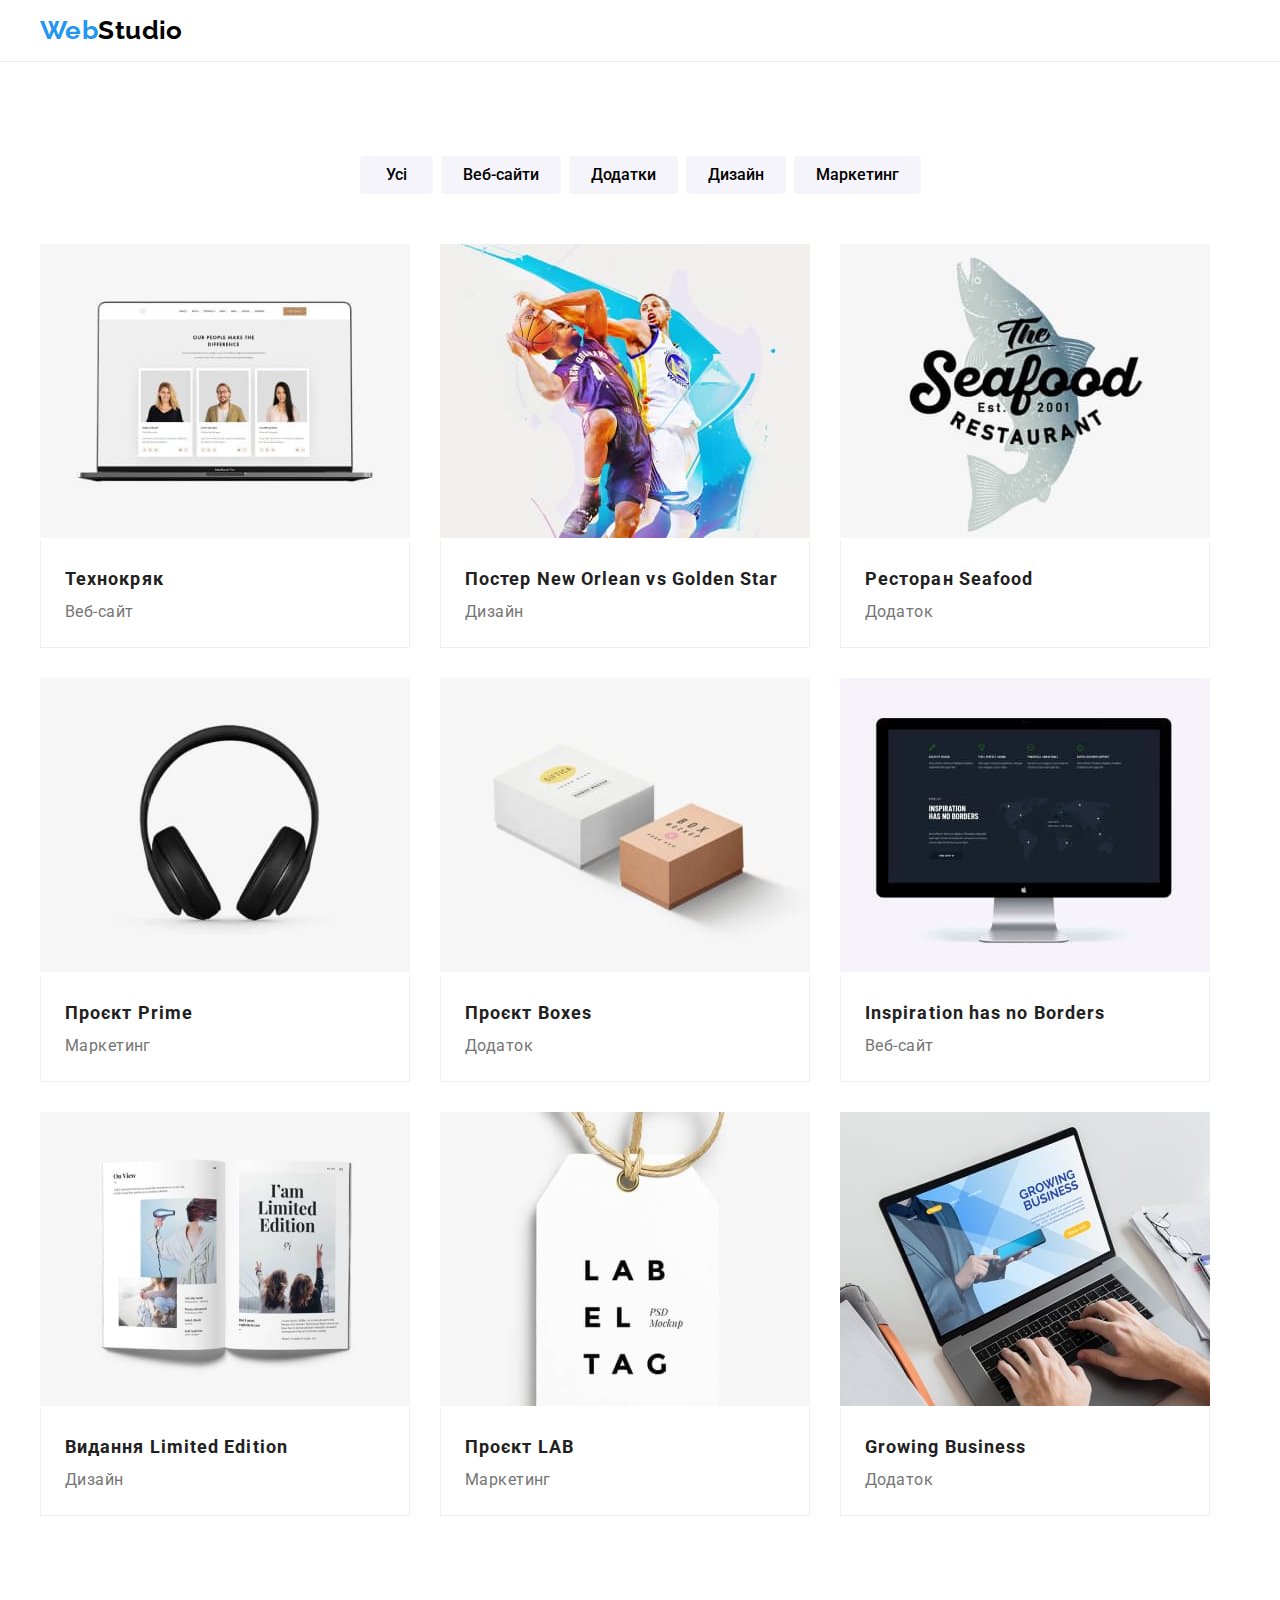
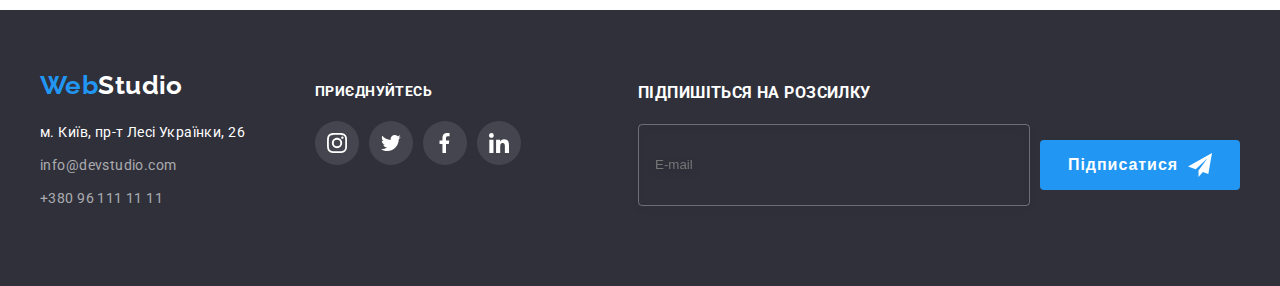
==== portfolio.html @ e43adddb "1st commit" ====
<!DOCTYPE html>
<html lang="uk">
  <head>
    <meta charset="UTF-8" />
    <meta http-equiv="X-UA-Compatible" content="IE=edge" />
    <meta name="viewport" content="width=device-width, initial-scale=1.0" />
    <title>Web Studio Потфоліо</title>
    <link rel="preconnect" href="https://fonts.googleapis.com" />
    <link rel="preconnect" href="https://fonts.gstatic.com" crossorigin />
    <link href="https://fonts.googleapis.com/css2?family=Raleway:wght@700&family=Roboto:wght@400;500;700;900&display=swap" rel="stylesheet" />
    <link
      rel="stylesheet"
      href="https://cdnjs.cloudflare.com/ajax/libs/modern-normalize/1.1.0/modern-normalize.min.css"
      integrity="sha512-wpPYUAdjBVSE4KJnH1VR1HeZfpl1ub8YT/NKx4PuQ5NmX2tKuGu6U/JRp5y+Y8XG2tV+wKQpNHVUX03MfMFn9Q=="
      crossorigin="anonymous"
      referrerpolicy="no-referrer"
    />
    <link rel="stylesheet" href="./css/main.min.css" />
  </head>
  <body>
    <header class="header-bloque">
      <div class="header container">
        <a href="./index.html" class="logo logo-dark-color"><span class="logo-accent">Web</span>Studio</a>
        <nav>
          <ul class="header-nav">
            <li><a href="./index.html" class="header-nav-link">Студія</a></li>
            <li><a href="./portfolio.html" class="header-nav-link header-current-link">Портфоліо</a></li>
            <li><a href="#" class="header-nav-link">Контакти</a></li>
          </ul>
        </nav>
        <ul class="header-nav contacts">
          <li>
            <a href="mailto:info@devstudio.com" class="header-contacts-link">
              <svg class="header-icon-contact" width="16" height="12">
                <use href="./images/icons.svg#icon-envelope"></use>
              </svg>
              info@devstudio.com
            </a>
          </li>
          <li>
            <a href="tel:+380961111111" class="header-contacts-link">
              <svg class="header-icon-contact" width="10" height="16">
                <use href="./images/icons.svg#icon-smartphone"></use>
              </svg>
              +380 96 111 11 11
            </a>
          </li>
        </ul>
      </div>
    </header>

    <main>
      <section class="portfolio">
        <div class="container">
          <h2 class="hide">Портфоліо</h2>
          <ul class="filter-buttons">
            <li><button type="button" class="filter-button">Усі</button></li>
            <li><button type="button" class="filter-button">Веб-сайти</button></li>
            <li><button type="button" class="filter-button">Додатки</button></li>
            <li><button type="button" class="filter-button">Дизайн</button></li>
            <li><button type="button" class="filter-button">Маркетинг</button></li>
          </ul>
          <ul class="portfolio-list">
            <li>
              <div class="portfolio-card">
                <a href="#" class="portfolio-list-link">
                  <div class="portfolio-card-popup">
                    <img src="./images/pf-technocrack.jpg" alt="Веб-сайт Технокряк" width="370" class="card-image" />
                    <p class="portfolio-card-label">
                      Ресурс пропонує комплексні пропозиції з різним рівнем функціоналу та сервісів. Все це дозволить відвідувачу отримати вичерпні відомості
                      про компанію чи приватну особу.
                    </p>
                  </div>
                  <div class="portfolio-project-card">
                    <h3 class="portfolio-project-name">Технокряк</h3>
                    <p class="portfolio-project-type">Веб-сайт</p>
                  </div>
                </a>
              </div>
            </li>
            <li>
              <div class="portfolio-card">
                <a href="#" class="portfolio-list-link">
                  <div class="portfolio-card-popup">
                    <img src="./images/pf-poster-neworleans.jpg" alt="Дизайн Постер New Orlean vs Golden Star" width="370" class="card-image" />
                    <p class="portfolio-card-label">
                      Ресурс пропонує комплексні пропозиції з різним рівнем функціоналу та сервісів. Все це дозволить відвідувачу отримати вичерпні відомості
                      про компанію чи приватну особу.
                    </p>
                  </div>
                  <div class="portfolio-project-card">
                    <h3 class="portfolio-project-name">Постер New Orlean vs Golden Star</h3>
                    <p class="portfolio-project-type">Дизайн</p>
                  </div>
                </a>
              </div>
            </li>
            <li>
              <div class="portfolio-card">
                <a href="#" class="portfolio-list-link">
                  <div class="portfolio-card-popup">
                    <img src="./images/pf-restoran-seafood.jpg" alt="Додаток Ресторан Seafood" width="370" class="card-image" />
                    <p class="portfolio-card-label">
                      Ресурс пропонує комплексні пропозиції з різним рівнем функціоналу та сервісів. Все це дозволить відвідувачу отримати вичерпні відомості
                      про компанію чи приватну особу.
                    </p>
                  </div>
                  <div class="portfolio-project-card">
                    <h3 class="portfolio-project-name">Ресторан Seafood</h3>
                    <p class="portfolio-project-type">Додаток</p>
                  </div>
                </a>
              </div>
            </li>
            <li>
              <div class="portfolio-card">
                <a href="#" class="portfolio-list-link">
                  <div class="portfolio-card-popup">
                    <img src="./images/pf-prime-project.jpg" alt="Маркетинг Проєкт Prime" width="370" class="card-image" />
                    <p class="portfolio-card-label">
                      Ресурс пропонує комплексні пропозиції з різним рівнем функціоналу та сервісів. Все це дозволить відвідувачу отримати вичерпні відомості
                      про компанію чи приватну особу.
                    </p>
                  </div>
                  <div class="portfolio-project-card">
                    <h3 class="portfolio-project-name">Проєкт Prime</h3>
                    <p class="portfolio-project-type">Маркетинг</p>
                  </div>
                </a>
              </div>
            </li>
            <li>
              <div class="portfolio-card">
                <a href="#" class="portfolio-list-link">
                  <div class="portfolio-card-popup">
                    <img src="./images/pf-boxes-project.jpg" alt="Додаток Проєкт Boxes" width="370" class="card-image" />
                    <p class="portfolio-card-label">
                      Ресурс пропонує комплексні пропозиції з різним рівнем функціоналу та сервісів. Все це дозволить відвідувачу отримати вичерпні відомості
                      про компанію чи приватну особу.
                    </p>
                  </div>
                  <div class="portfolio-project-card">
                    <h3 class="portfolio-project-name">Проєкт Boxes</h3>
                    <p class="portfolio-project-type">Додаток</p>
                  </div>
                </a>
              </div>
            </li>
            <li>
              <div class="portfolio-card">
                <a href="#" class="portfolio-list-link">
                  <div class="portfolio-card-popup">
                    <img src="./images/pf-inspiration.jpg" alt="Веб-сайт Inspiration has no Borders" width="370" class="card-image" />
                    <p class="portfolio-card-label">
                      Ресурс пропонує комплексні пропозиції з різним рівнем функціоналу та сервісів. Все це дозволить відвідувачу отримати вичерпні відомості
                      про компанію чи приватну особу.
                    </p>
                  </div>
                  <div class="portfolio-project-card">
                    <h3 class="portfolio-project-name">Inspiration has no Borders</h3>
                    <p class="portfolio-project-type">Веб-сайт</p>
                  </div>
                </a>
              </div>
            </li>
            <li>
              <div class="portfolio-card">
                <a href="#" class="portfolio-list-link">
                  <div class="portfolio-card-popup">
                    <img src="./images/pf-limited-edition-book.jpg" alt="Дизайн Видання Limited Edition" width="370" class="card-image" />
                    <p class="portfolio-card-label">
                      Ресурс пропонує комплексні пропозиції з різним рівнем функціоналу та сервісів. Все це дозволить відвідувачу отримати вичерпні відомості
                      про компанію чи приватну особу.
                    </p>
                  </div>
                  <div class="portfolio-project-card">
                    <h3 class="portfolio-project-name">Видання Limited Edition</h3>
                    <p class="portfolio-project-type">Дизайн</p>
                  </div>
                </a>
              </div>
            </li>
            <li>
              <div class="portfolio-card">
                <a href="#" class="portfolio-list-link">
                  <div class="portfolio-card-popup">
                    <img src="./images/pf-lab-project.jpg" alt="Маркетинг Проєкт LAB" width="370" class="card-image" />
                    <p class="portfolio-card-label">
                      Ресурс пропонує комплексні пропозиції з різним рівнем функціоналу та сервісів. Все це дозволить відвідувачу отримати вичерпні відомості
                      про компанію чи приватну особу.
                    </p>
                  </div>
                  <div class="portfolio-project-card">
                    <h3 class="portfolio-project-name">Проєкт LAB</h3>
                    <p class="portfolio-project-type">Маркетинг</p>
                  </div>
                </a>
              </div>
            </li>
            <li>
              <div class="portfolio-card">
                <a href="#" class="portfolio-list-link">
                  <div class="portfolio-card-popup">
                    <img src="./images/pf-growing-business.jpg" alt="Додаток Growing Business" width="370" class="card-image" />
                    <p class="portfolio-card-label">
                      Ресурс пропонує комплексні пропозиції з різним рівнем функціоналу та сервісів. Все це дозволить відвідувачу отримати вичерпні відомості
                      про компанію чи приватну особу.
                    </p>
                  </div>
                  <div class="portfolio-project-card">
                    <h3 class="portfolio-project-name">Growing Business</h3>
                    <p class="portfolio-project-type">Додаток</p>
                  </div>
                </a>
              </div>
            </li>
          </ul>
        </div>
      </section>
    </main>

    <footer class="footer">
      <div class="container footer-section">
        <div>
          <a href="./index.html" class="logo logo-white-color footer-logo"><span class="logo-accent">Web</span>Studio</a>
          <address class="address-bloque">
            <ul>
              <li class="footer-detail">
                <a href="https://goo.gl/maps/JKmahbttWBUAZa8E8" target="_blank" rel="noreferrer noopener" class="footer-link">
                  м. Київ, пр-т Лесі Українки, 26
                </a>
              </li>
              <li class="footer-detail">
                <a href="mailto:info@devstudio.com" class="footer-link footer-opaque">info@devstudio.com</a>
              </li>
              <li class="footer-detail">
                <a href="tel:+380961111111" class="footer-link footer-opaque">+380 96 111 11 11</a>
              </li>
            </ul>
          </address>
        </div>
        <div>
          <h3 class="footer-header-white">Приєднуйтесь</h3>
          <ul class="soc-net">
            <li class="soc-net__item">
              <a href="https://instagram.com/" target="_blank" rel="noreferrer noopener" class="soc-net__link footer-social">
                <svg class="soc-net__icon" width="20px" height="20px">
                  <use href="./images/icons.svg#icon-instagram"></use>
                </svg>
              </a>
            </li>
            <li class="soc-net__item">
              <a href="https://twitter.com/" target="_blank" rel="noreferrer noopener" class="soc-net__link footer-social">
                <svg class="soc-net__icon" width="20px" height="20px">
                  <use href="./images/icons.svg#icon-twitter"></use>
                </svg>
              </a>
            </li>
            <li class="soc-net__item">
              <a href="https://facebook.com/" target="_blank" rel="noreferrer noopener" class="soc-net__link footer-social">
                <svg class="soc-net__icon" width="20px" height="20px">
                  <use href="./images/icons.svg#icon-facebook"></use>
                </svg>
              </a>
            </li>
            <li class="soc-net__item">
              <a href="https://linkedin.com/" target="_blank" rel="noreferrer noopener" class="soc-net__link footer-social">
                <svg class="soc-net__icon" width="20px" height="20px">
                  <use href="./images/icons.svg#icon-linkedin"></use>
                </svg>
              </a>
            </li>
          </ul>
        </div>
        <div class="footer-header-white footer-mail-container">
          <h3>Підпишіться на розсилку</h3>
          <form name="signup-form" autocomplete="off" novalidate class="footer-signup-form">
            <input type="email" name="email" class="footer-signup-field" placeholder="E-mail" />
            <button type="submit" class="footer-signup-button">Підписатися</button>
          </form>
        </div>
      </div>
    </footer>
  </body>
</html>
---- css/main.min.css ----
:root{--font-headers: "Raleway";--first-background-color: #ffffff;--second-background-color: #F5F4FA;--color-accent: #2196F3;--color-accent2: #188CE8;--color-primary-dark: #212121;--color-primary-middle: #757575;--color-light: #ffffff;--t-transition: cubic-bezier(0.4, 0, 0.2, 1);--t-duration: 250ms}body{background-color:var(--first-background-color);font-family:"Roboto",sans-serif;font-weight:400;font-size:14px;letter-spacing:.03em;color:var(--color-primary-dark);margin:0;padding:0}h1,h2,h3,p{margin:0;padding:0}ul{list-style:none;padding:0;margin:0}.hide{border:0;clip:rect(1px, 1px, 1px, 1px);-webkit-clip-path:inset(50%);clip-path:inset(50%);height:1px;margin:-1px;overflow:hidden;padding:0;position:absolute;width:1px}.container{width:480px;padding:0;margin:0 auto}@media screen and (min-width: 480px){.container{width:768px}}@media screen and (min-width: 768px){.container{width:1200px;padding:0 15px}}.backdrop{position:fixed;top:0;left:0;width:100%;height:100%;background-color:rgba(0,0,0,.2);transition:opacity var(--t-duration) var(--t-transition)}.backdrop.is-hidden{opacity:0;pointer-events:none}.modal{position:absolute;top:50%;left:50%;transform:translate(-50%, -50%);height:581px;width:528px;background-color:#fff}.modal-close-button{position:absolute;top:8px;right:8px;width:30px;height:30px;background:#fff;border:1px solid rgba(0,0,0,.1);border-radius:50%;padding:5px;cursor:pointer;color:#000;transition-property:background-color,color;transition-duration:var(--t-duration);transition-timing-function:var(--t-transition);transition-delay:0}.modal-close-button:hover,.modal-close-button:focus{background:var(--color-accent);color:var(--color-light);outline:none}.button-close{display:block;margin:0;fill:currentColor}.logo{font-family:"Raleway",sans-serif;font-weight:700;font-size:26px;line-height:1.192;text-decoration:none;margin-right:93px;padding-top:15px;padding-bottom:15px}.logo-dark-color{color:#000}.logo-white-color{color:#fff}.logo-accent{color:#2196f3}.section-header{font-weight:700;font-size:36px;line-height:1.166;text-align:center;margin-bottom:50px}.filter-button{font-family:inherit;font-weight:500;font-size:16px;line-height:1.625;background-color:var(--second-background-color);border:0;border-radius:4px;cursor:pointer;padding:6px 22px;min-width:73px;transition-property:background-color,color,box-shadow;transition-duration:var(--t-duration);transition-timing-function:var(--t-transition);transition-delay:0}.filter-button:hover,.filter-button:focus,.filter-button:active{background-color:var(--color-accent);color:var(--color-light);box-shadow:0px 3px 1px rgba(0,0,0,.1),0px 1px 2px rgba(0,0,0,.08),0px 2px 2px rgba(0,0,0,.12)}.soc-net{display:flex;justify-content:center;gap:10px}.soc-net__item{width:44px;height:44px}.soc-net__link{width:100%;height:100%;background-color:var(--first-background-color);border-radius:50%;cursor:pointer;display:flex;align-items:center;justify-content:center;color:#afb1b8;transition-property:background-color,color;transition-duration:var(--t-duration);transition-timing-function:var(--t-transition);transition-delay:0}.soc-net__link:hover,.soc-net__link:focus{background-color:var(--color-accent);color:var(--color-light)}.soc-net__icon{fill:currentColor}.header-bloque{border:#ececec solid;border-width:0 0 1px 0;max-width:1600px;margin:0 auto}.header{display:flex;align-items:center}.header-nav{font-weight:500;line-height:1.143;letter-spacing:.02em;display:flex;margin:0 auto;gap:50px;padding-top:32px;padding-bottom:32px;display:none}.contacts{margin-left:auto;margin-right:0;padding:0}.header-nav-link{color:var(--color-primary-dark);text-decoration:none;padding-top:16px;padding-bottom:32px;transition:color var(--t-duration) var(--t-transition)}.header-nav-link:hover,.header-nav-link:focus{color:var(--color-accent)}.header-current-link{position:relative;color:var(--color-accent)}.header-current-link::after{content:"";display:block;width:100%;height:4px;border-radius:2px;background-color:var(--color-accent);position:absolute;bottom:0;transform:scaleX(1.1)}.header-icon-contact{margin-right:10px;fill:currentColor}.header-contacts-link{color:var(--color-primary-middle);text-decoration:none;padding-top:16px;padding-bottom:16px;display:flex;align-items:center;transition:color var(--t-duration) var(--t-transition)}.header-contacts-link:hover,.header-contacts-link:focus{color:var(--color-accent)}.main-signup-form{padding:40px;width:100%}.main-signup-formfield{position:relative}.main-signup-label{font-size:12px;line-height:1.167;letter-spacing:.01em;color:var(--color-primary-middle)}.main-signup-icon{position:absolute;top:50%;left:12px;fill:var(--color-primary-dark);display:inline-block;width:18px;height:18px;transition:fill var(--t-duration) var(--t-transition)}.main-signup-inputs:focus+.main-signup-icon{fill:var(--color-accent)}.main-signup-inputs{display:block;width:100%;height:40px;box-sizing:border-box;font-size:14px;outline:none;border:1px solid rgba(33,33,33,.2);border-radius:4px;margin-top:4px;margin-bottom:10px;padding:12px 12px 12px 42px;transition:border var(--t-duration) var(--t-transition)}.main-signup-inputs:focus{border:1px solid var(--color-accent)}.main-signup-header{font-weight:700;font-size:20px;line-height:1.15;letter-spacing:.03em;text-align:center;display:block;margin:0 auto 12px auto}.main-signup-textarea{width:100%;height:120px;margin-top:4px;margin-bottom:20px;font-size:14px;border:1px solid rgba(33,33,33,.2);border-radius:4px;padding:12px 16px;resize:none}.main-signup-textarea:focus{border:1px solid var(--color-accent);outline:none}.main-signup-confirm{display:inline-flex;align-items:center;color:var(--color-primary-middle);margin-left:13px}.main-signup-link{color:var(--color-accent);margin-left:5px}.main-signup-link:active{color:var(--color-accent2)}.main-signup-checkbox{-webkit-appearance:none;-moz-appearance:none;appearance:none;position:absolute}.main-signup-checkbox-icon{width:16px;height:15px;display:flex;align-items:center;justify-content:center;border:1px solid var(--color-primary-dark);border-radius:2px;margin-right:7px;transition:border-color var(--t-duration) var(--t-transition),background-color var(--t-duration) var(--t-transition)}.main-signup-checkbox:checked+.main-signup-checkbox-icon{background-color:var(--color-accent);border-color:var(--color-accent)}.main-signup-button{box-sizing:border-box;width:200px;height:50px;background-color:var(--color-accent);border-radius:4px;border:0;color:var(--color-light);display:block;margin:30px auto 0 auto;cursor:pointer;font-weight:700;font-size:16px;line-height:1.875;letter-spacing:.06em;transition:background-color var(--t-duration) var(--t-transition),box-shadow var(--t-duration) var(--t-transition)}.main-signup-button:hover,.main-signup-button:focus{background-color:var(--color-accent2);box-shadow:0px 4px 4px rgba(0,0,0,.15)}.hero__container{padding:118px 60px;background-color:#c4c4c4;background-image:linear-gradient(rgba(47, 48, 58, 0.4), rgba(47, 48, 58, 0.4)),url("../images/webstudio-background_0.jpg");background-size:cover}.hero__title{width:100%;font-weight:900;font-size:26px;line-height:1.6153846154;letter-spacing:.06em;text-align:center;text-transform:uppercase;color:var(--color-light);margin:0 auto 30px auto}.hero__button{font-family:inherit;font-weight:700;font-size:16px;line-height:calc 1.875;letter-spacing:.06em;align-items:center;text-align:center;color:var(--color-light);cursor:pointer;border:0;background-color:var(--color-accent);box-shadow:0px 4px 4px rgba(0,0,0,.15);border-radius:4px;padding:10px 32px;display:block;margin:0 auto;transition:background-color var(--t-duration) var(--t-transition)}.hero__button:hover{background-color:var(--color-accent2)}.benefit{padding:0}.benefit__item{display:flex;align-items:center;justify-content:center;width:100%;height:120px;background-color:#f5f4fa;border-radius:4px}.benefit__name{font-weight:700;line-height:1.143;text-transform:uppercase;margin-top:30px;margin-bottom:10px}.benefit__detail{line-height:1.714;color:var(--color-primary-middle)}.tasks{padding-bottom:94px}.tasks__list{display:flex;justify-content:center;gap:30px}.tasks__detail{position:relative;width:370px;height:294px}.tasks__label{background-color:rgba(47,48,58,.8);color:var(--color-light);font-weight:700;position:absolute;width:100%;height:70px;bottom:0;left:0;display:flex;align-items:center;justify-content:center;text-transform:uppercase}.staff{background-color:var(--second-background-color);padding:94px 0}.staff-list{display:flex;gap:30px}.staff-list__item{background-color:var(--first-background-color);box-shadow:0px 1px 3px rgba(0,0,0,.12),0px 1px 1px rgba(0,0,0,.14),0px 2px 1px rgba(0,0,0,.2);border-radius:0px 0px 4px 4px}.staff-list__card{padding-top:30px;padding-bottom:30px}.staff-list__name{font-weight:500;font-size:16px;line-height:1.187;text-align:center;margin-bottom:10px}.staff-list__jobtitle{font-size:16px;line-height:1.187;text-align:center;margin-bottom:16px;color:var(--color-primary-middle)}.clients{padding:94px 0}.client-list{display:flex;gap:30px}.client-list__item{width:170px;height:92px}.client-list__link{width:100%;height:100%;background-color:var(--first-background-color);border:1px solid #afb1b8;border-radius:4px;cursor:pointer;display:flex;align-items:center;justify-content:center;color:#afb1b8;transition-property:border-color,color;transition-duration:var(--t-duration);transition-timing-function:var(--t-transition);transition-delay:0}.client-list__link:hover,.client-list__link:focus{border-color:var(--color-accent);color:var(--color-accent)}.client-list__logo{fill:currentColor}.portfolio{padding:94px 0}.filter-buttons{display:flex;justify-content:center;margin-bottom:50px;gap:8px}.portfolio-list{display:flex;flex-wrap:wrap;gap:30px}.portfolio-card{transition:filter var(--t-duration) var(--t-transition)}.portfolio-card-popup{position:relative;overflow:hidden}.portfolio-card-label{background-color:rgba(33,150,243,.9);color:var(--color-light);position:absolute;width:100%;height:294px;bottom:0;left:0;display:flex;align-items:center;padding-left:24px;padding-right:24px;font-size:18px;line-height:1.556;letter-spacing:.03em;transform:translateY(101%);transition:transform var(--t-duration) var(--t-transition)}.portfolio-list-link:hover .portfolio-card-label,.portfolio-list-link:focus .portfolio-card-label{transform:translateY(0)}.portfolio-list-link{color:var(--color-primary-dark);text-decoration:none;transition:filter var(--t-duration) var(--t-transition)}.portfolio-list-link:hover,.portfolio-list-link:focus{filter:drop-shadow(0px 4px 4px rgba(0, 0, 0, 0.25));cursor:pointer}.portfolio-project-card{padding:20px 24px;background-color:var(--first-background-color);border:#eee solid;border-width:0 1px 1px 1px}.portfolio-project-name{font-weight:700;font-size:18px;line-height:2;letter-spacing:.06em}.portfolio-project-type{font-size:16px;line-height:1.875;color:var(--color-primary-middle)}.footer{background-color:#2f303a;padding:60px 0;display:flex}.address-bloque{margin-top:20px}.footer-logo{margin-right:0}.footer-link{font-style:normal;line-height:1.714;color:var(--color-light);text-decoration:none;transition:color var(--t-duration) var(--t-transition)}.footer-link:hover{color:var(--color-accent)}.footer-opaque{color:rgba(255,255,255,.6)}.footer-detail{margin-bottom:9px}.footer-detail:last-child{margin-bottom:0}.footer-header-white{color:var(--color-light);padding-top:12px;padding-bottom:20px;font-weight:700;font-size:14px;line-height:1.333;letter-spacing:.03em;text-transform:uppercase}.footer-section{display:flex;gap:70px}.footer-social{background-color:rgba(255,255,255,.1);color:var(--color-light)}.footer-mail-container{margin-left:auto}.footer-email-label{font-weight:700;font-size:14px;line-height:1.333;letter-spacing:.03em;text-transform:uppercase;color:var(--color-light)}.footer-signup-form{display:flex;align-items:center;padding-top:20px}.footer-signup-field{border:1px solid rgba(255,255,255,.3);border-radius:4px;filter:drop-shadow(0px 4px 4px rgba(0, 0, 0, 0.15));background-color:rgba(0,0,0,0);color:var(--color-light);width:358px;height:50px;padding:15px 16px;transition:border-color var(--t-duration) var(--t-transition)}.footer-signup-field:focus{border-color:var(--color-accent);outline:none}.footer-signup-button{display:flex;align-items:center;width:200px;height:50px;margin-left:10px;padding:10px 28px;background-color:var(--color-accent);color:var(--color-light);border-radius:4px;border:0;font-weight:700;font-size:16px;line-height:1.875;letter-spacing:.06em;cursor:pointer;transition:background-color var(--t-duration) var(--t-transition),box-shadow var(--t-duration) var(--t-transition)}.footer-signup-button::after{content:"";width:24px;height:24px;margin-left:10px;background-image:url(../images/icon-send.svg)}.footer-signup-button:focus,.footer-signup-button:hover,.footer-signup-button:active{background-color:var(--color-accent2);box-shadow:0px 4px 4px rgba(0,0,0,.15)}/*# sourceMappingURL=main.min.css.map */
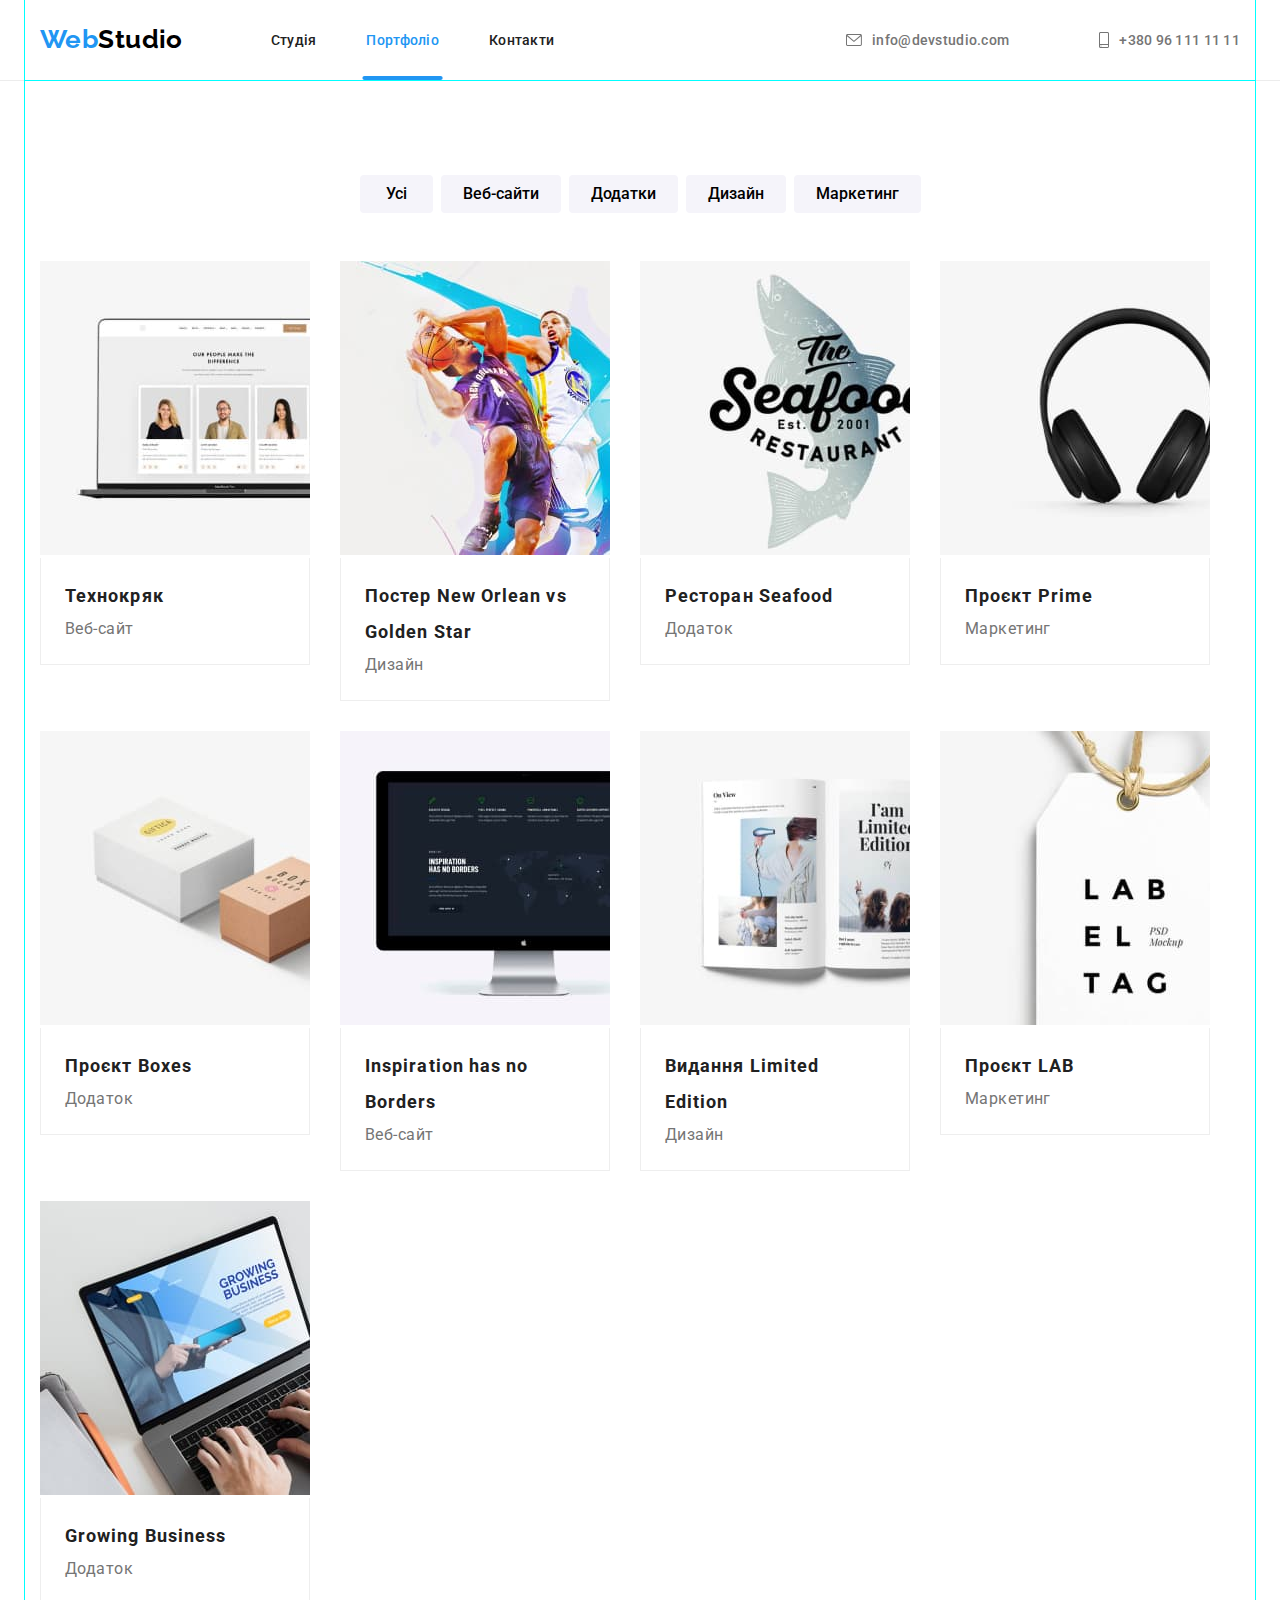
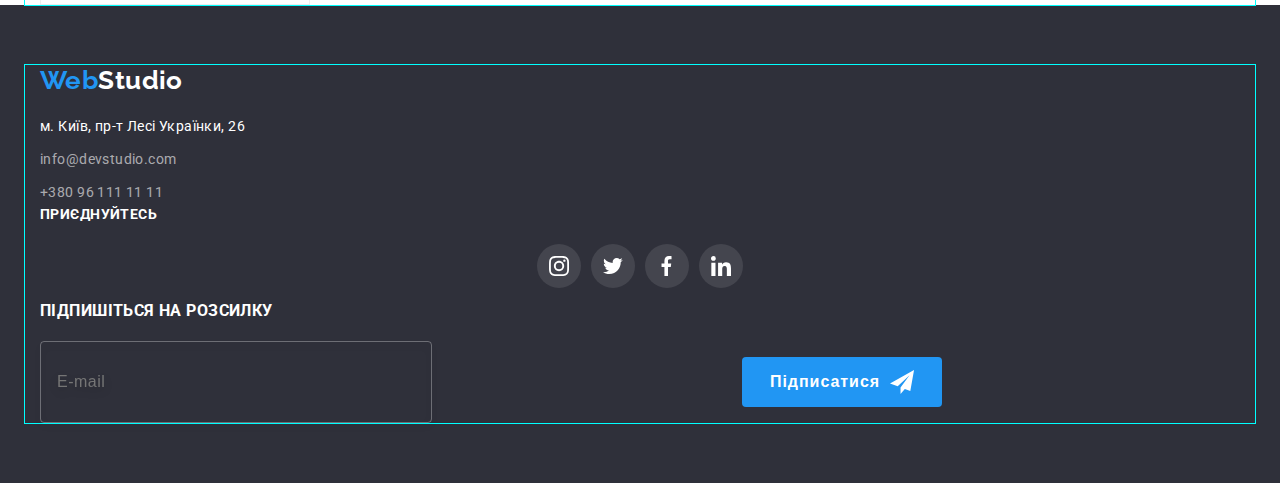
==== commit 857ac89e: "4rd commit" ====
--- a/portfolio.html
+++ b/portfolio.html
@@ -17,10 +17,13 @@
     />
     <link rel="stylesheet" href="./css/main.min.css" />
   </head>
+
   <body>
     <header class="header-bloque">
       <div class="header container">
-        <a href="./index.html" class="logo logo-dark-color"><span class="logo-accent">Web</span>Studio</a>
+        <div class="header__item">
+          <a href="./index.html" class="logo logo-dark-color"><span class="logo-accent">Web</span>Studio</a>
+        </div>
         <nav>
           <ul class="header-nav">
             <li><a href="./index.html" class="header-nav-link">Студія</a></li>
@@ -28,6 +31,7 @@
             <li><a href="#" class="header-nav-link">Контакти</a></li>
           </ul>
         </nav>
+        <div class="header__item--contacts">
         <ul class="header-nav contacts">
           <li>
             <a href="mailto:info@devstudio.com" class="header-contacts-link">
@@ -46,11 +50,12 @@
             </a>
           </li>
         </ul>
+        </div>
       </div>
     </header>
 
     <main>
-      <section class="portfolio">
+      <section>
         <div class="container">
           <h2 class="hide">Портфоліо</h2>
           <ul class="filter-buttons">
--- a/css/main.min.css
+++ b/css/main.min.css
@@ -1 +1 @@
-:root{--font-headers: "Raleway";--first-background-color: #ffffff;--second-background-color: #F5F4FA;--color-accent: #2196F3;--color-accent2: #188CE8;--color-primary-dark: #212121;--color-primary-middle: #757575;--color-light: #ffffff;--t-transition: cubic-bezier(0.4, 0, 0.2, 1);--t-duration: 250ms}body{background-color:var(--first-background-color);font-family:"Roboto",sans-serif;font-weight:400;font-size:14px;letter-spacing:.03em;color:var(--color-primary-dark);margin:0;padding:0}h1,h2,h3,p{margin:0;padding:0}ul{list-style:none;padding:0;margin:0}.hide{border:0;clip:rect(1px, 1px, 1px, 1px);-webkit-clip-path:inset(50%);clip-path:inset(50%);height:1px;margin:-1px;overflow:hidden;padding:0;position:absolute;width:1px}.container{width:480px;padding:0;margin:0 auto}@media screen and (min-width: 480px){.container{width:768px}}@media screen and (min-width: 768px){.container{width:1200px;padding:0 15px}}.backdrop{position:fixed;top:0;left:0;width:100%;height:100%;background-color:rgba(0,0,0,.2);transition:opacity var(--t-duration) var(--t-transition)}.backdrop.is-hidden{opacity:0;pointer-events:none}.modal{position:absolute;top:50%;left:50%;transform:translate(-50%, -50%);height:581px;width:528px;background-color:#fff}.modal-close-button{position:absolute;top:8px;right:8px;width:30px;height:30px;background:#fff;border:1px solid rgba(0,0,0,.1);border-radius:50%;padding:5px;cursor:pointer;color:#000;transition-property:background-color,color;transition-duration:var(--t-duration);transition-timing-function:var(--t-transition);transition-delay:0}.modal-close-button:hover,.modal-close-button:focus{background:var(--color-accent);color:var(--color-light);outline:none}.button-close{display:block;margin:0;fill:currentColor}.logo{font-family:"Raleway",sans-serif;font-weight:700;font-size:26px;line-height:1.192;text-decoration:none;margin-right:93px;padding-top:15px;padding-bottom:15px}.logo-dark-color{color:#000}.logo-white-color{color:#fff}.logo-accent{color:#2196f3}.section-header{font-weight:700;font-size:36px;line-height:1.166;text-align:center;margin-bottom:50px}.filter-button{font-family:inherit;font-weight:500;font-size:16px;line-height:1.625;background-color:var(--second-background-color);border:0;border-radius:4px;cursor:pointer;padding:6px 22px;min-width:73px;transition-property:background-color,color,box-shadow;transition-duration:var(--t-duration);transition-timing-function:var(--t-transition);transition-delay:0}.filter-button:hover,.filter-button:focus,.filter-button:active{background-color:var(--color-accent);color:var(--color-light);box-shadow:0px 3px 1px rgba(0,0,0,.1),0px 1px 2px rgba(0,0,0,.08),0px 2px 2px rgba(0,0,0,.12)}.soc-net{display:flex;justify-content:center;gap:10px}.soc-net__item{width:44px;height:44px}.soc-net__link{width:100%;height:100%;background-color:var(--first-background-color);border-radius:50%;cursor:pointer;display:flex;align-items:center;justify-content:center;color:#afb1b8;transition-property:background-color,color;transition-duration:var(--t-duration);transition-timing-function:var(--t-transition);transition-delay:0}.soc-net__link:hover,.soc-net__link:focus{background-color:var(--color-accent);color:var(--color-light)}.soc-net__icon{fill:currentColor}.header-bloque{border:#ececec solid;border-width:0 0 1px 0;max-width:1600px;margin:0 auto}.header{display:flex;align-items:center}.header-nav{font-weight:500;line-height:1.143;letter-spacing:.02em;display:flex;margin:0 auto;gap:50px;padding-top:32px;padding-bottom:32px;display:none}.contacts{margin-left:auto;margin-right:0;padding:0}.header-nav-link{color:var(--color-primary-dark);text-decoration:none;padding-top:16px;padding-bottom:32px;transition:color var(--t-duration) var(--t-transition)}.header-nav-link:hover,.header-nav-link:focus{color:var(--color-accent)}.header-current-link{position:relative;color:var(--color-accent)}.header-current-link::after{content:"";display:block;width:100%;height:4px;border-radius:2px;background-color:var(--color-accent);position:absolute;bottom:0;transform:scaleX(1.1)}.header-icon-contact{margin-right:10px;fill:currentColor}.header-contacts-link{color:var(--color-primary-middle);text-decoration:none;padding-top:16px;padding-bottom:16px;display:flex;align-items:center;transition:color var(--t-duration) var(--t-transition)}.header-contacts-link:hover,.header-contacts-link:focus{color:var(--color-accent)}.main-signup-form{padding:40px;width:100%}.main-signup-formfield{position:relative}.main-signup-label{font-size:12px;line-height:1.167;letter-spacing:.01em;color:var(--color-primary-middle)}.main-signup-icon{position:absolute;top:50%;left:12px;fill:var(--color-primary-dark);display:inline-block;width:18px;height:18px;transition:fill var(--t-duration) var(--t-transition)}.main-signup-inputs:focus+.main-signup-icon{fill:var(--color-accent)}.main-signup-inputs{display:block;width:100%;height:40px;box-sizing:border-box;font-size:14px;outline:none;border:1px solid rgba(33,33,33,.2);border-radius:4px;margin-top:4px;margin-bottom:10px;padding:12px 12px 12px 42px;transition:border var(--t-duration) var(--t-transition)}.main-signup-inputs:focus{border:1px solid var(--color-accent)}.main-signup-header{font-weight:700;font-size:20px;line-height:1.15;letter-spacing:.03em;text-align:center;display:block;margin:0 auto 12px auto}.main-signup-textarea{width:100%;height:120px;margin-top:4px;margin-bottom:20px;font-size:14px;border:1px solid rgba(33,33,33,.2);border-radius:4px;padding:12px 16px;resize:none}.main-signup-textarea:focus{border:1px solid var(--color-accent);outline:none}.main-signup-confirm{display:inline-flex;align-items:center;color:var(--color-primary-middle);margin-left:13px}.main-signup-link{color:var(--color-accent);margin-left:5px}.main-signup-link:active{color:var(--color-accent2)}.main-signup-checkbox{-webkit-appearance:none;-moz-appearance:none;appearance:none;position:absolute}.main-signup-checkbox-icon{width:16px;height:15px;display:flex;align-items:center;justify-content:center;border:1px solid var(--color-primary-dark);border-radius:2px;margin-right:7px;transition:border-color var(--t-duration) var(--t-transition),background-color var(--t-duration) var(--t-transition)}.main-signup-checkbox:checked+.main-signup-checkbox-icon{background-color:var(--color-accent);border-color:var(--color-accent)}.main-signup-button{box-sizing:border-box;width:200px;height:50px;background-color:var(--color-accent);border-radius:4px;border:0;color:var(--color-light);display:block;margin:30px auto 0 auto;cursor:pointer;font-weight:700;font-size:16px;line-height:1.875;letter-spacing:.06em;transition:background-color var(--t-duration) var(--t-transition),box-shadow var(--t-duration) var(--t-transition)}.main-signup-button:hover,.main-signup-button:focus{background-color:var(--color-accent2);box-shadow:0px 4px 4px rgba(0,0,0,.15)}.hero__container{padding:118px 60px;background-color:#c4c4c4;background-image:linear-gradient(rgba(47, 48, 58, 0.4), rgba(47, 48, 58, 0.4)),url("../images/webstudio-background_0.jpg");background-size:cover}.hero__title{width:100%;font-weight:900;font-size:26px;line-height:1.6153846154;letter-spacing:.06em;text-align:center;text-transform:uppercase;color:var(--color-light);margin:0 auto 30px auto}.hero__button{font-family:inherit;font-weight:700;font-size:16px;line-height:calc 1.875;letter-spacing:.06em;align-items:center;text-align:center;color:var(--color-light);cursor:pointer;border:0;background-color:var(--color-accent);box-shadow:0px 4px 4px rgba(0,0,0,.15);border-radius:4px;padding:10px 32px;display:block;margin:0 auto;transition:background-color var(--t-duration) var(--t-transition)}.hero__button:hover{background-color:var(--color-accent2)}.benefit{padding:0}.benefit__item{display:flex;align-items:center;justify-content:center;width:100%;height:120px;background-color:#f5f4fa;border-radius:4px}.benefit__name{font-weight:700;line-height:1.143;text-transform:uppercase;margin-top:30px;margin-bottom:10px}.benefit__detail{line-height:1.714;color:var(--color-primary-middle)}.tasks{padding-bottom:94px}.tasks__list{display:flex;justify-content:center;gap:30px}.tasks__detail{position:relative;width:370px;height:294px}.tasks__label{background-color:rgba(47,48,58,.8);color:var(--color-light);font-weight:700;position:absolute;width:100%;height:70px;bottom:0;left:0;display:flex;align-items:center;justify-content:center;text-transform:uppercase}.staff{background-color:var(--second-background-color);padding:94px 0}.staff-list{display:flex;gap:30px}.staff-list__item{background-color:var(--first-background-color);box-shadow:0px 1px 3px rgba(0,0,0,.12),0px 1px 1px rgba(0,0,0,.14),0px 2px 1px rgba(0,0,0,.2);border-radius:0px 0px 4px 4px}.staff-list__card{padding-top:30px;padding-bottom:30px}.staff-list__name{font-weight:500;font-size:16px;line-height:1.187;text-align:center;margin-bottom:10px}.staff-list__jobtitle{font-size:16px;line-height:1.187;text-align:center;margin-bottom:16px;color:var(--color-primary-middle)}.clients{padding:94px 0}.client-list{display:flex;gap:30px}.client-list__item{width:170px;height:92px}.client-list__link{width:100%;height:100%;background-color:var(--first-background-color);border:1px solid #afb1b8;border-radius:4px;cursor:pointer;display:flex;align-items:center;justify-content:center;color:#afb1b8;transition-property:border-color,color;transition-duration:var(--t-duration);transition-timing-function:var(--t-transition);transition-delay:0}.client-list__link:hover,.client-list__link:focus{border-color:var(--color-accent);color:var(--color-accent)}.client-list__logo{fill:currentColor}.portfolio{padding:94px 0}.filter-buttons{display:flex;justify-content:center;margin-bottom:50px;gap:8px}.portfolio-list{display:flex;flex-wrap:wrap;gap:30px}.portfolio-card{transition:filter var(--t-duration) var(--t-transition)}.portfolio-card-popup{position:relative;overflow:hidden}.portfolio-card-label{background-color:rgba(33,150,243,.9);color:var(--color-light);position:absolute;width:100%;height:294px;bottom:0;left:0;display:flex;align-items:center;padding-left:24px;padding-right:24px;font-size:18px;line-height:1.556;letter-spacing:.03em;transform:translateY(101%);transition:transform var(--t-duration) var(--t-transition)}.portfolio-list-link:hover .portfolio-card-label,.portfolio-list-link:focus .portfolio-card-label{transform:translateY(0)}.portfolio-list-link{color:var(--color-primary-dark);text-decoration:none;transition:filter var(--t-duration) var(--t-transition)}.portfolio-list-link:hover,.portfolio-list-link:focus{filter:drop-shadow(0px 4px 4px rgba(0, 0, 0, 0.25));cursor:pointer}.portfolio-project-card{padding:20px 24px;background-color:var(--first-background-color);border:#eee solid;border-width:0 1px 1px 1px}.portfolio-project-name{font-weight:700;font-size:18px;line-height:2;letter-spacing:.06em}.portfolio-project-type{font-size:16px;line-height:1.875;color:var(--color-primary-middle)}.footer{background-color:#2f303a;padding:60px 0;display:flex}.address-bloque{margin-top:20px}.footer-logo{margin-right:0}.footer-link{font-style:normal;line-height:1.714;color:var(--color-light);text-decoration:none;transition:color var(--t-duration) var(--t-transition)}.footer-link:hover{color:var(--color-accent)}.footer-opaque{color:rgba(255,255,255,.6)}.footer-detail{margin-bottom:9px}.footer-detail:last-child{margin-bottom:0}.footer-header-white{color:var(--color-light);padding-top:12px;padding-bottom:20px;font-weight:700;font-size:14px;line-height:1.333;letter-spacing:.03em;text-transform:uppercase}.footer-section{display:flex;gap:70px}.footer-social{background-color:rgba(255,255,255,.1);color:var(--color-light)}.footer-mail-container{margin-left:auto}.footer-email-label{font-weight:700;font-size:14px;line-height:1.333;letter-spacing:.03em;text-transform:uppercase;color:var(--color-light)}.footer-signup-form{display:flex;align-items:center;padding-top:20px}.footer-signup-field{border:1px solid rgba(255,255,255,.3);border-radius:4px;filter:drop-shadow(0px 4px 4px rgba(0, 0, 0, 0.15));background-color:rgba(0,0,0,0);color:var(--color-light);width:358px;height:50px;padding:15px 16px;transition:border-color var(--t-duration) var(--t-transition)}.footer-signup-field:focus{border-color:var(--color-accent);outline:none}.footer-signup-button{display:flex;align-items:center;width:200px;height:50px;margin-left:10px;padding:10px 28px;background-color:var(--color-accent);color:var(--color-light);border-radius:4px;border:0;font-weight:700;font-size:16px;line-height:1.875;letter-spacing:.06em;cursor:pointer;transition:background-color var(--t-duration) var(--t-transition),box-shadow var(--t-duration) var(--t-transition)}.footer-signup-button::after{content:"";width:24px;height:24px;margin-left:10px;background-image:url(../images/icon-send.svg)}.footer-signup-button:focus,.footer-signup-button:hover,.footer-signup-button:active{background-color:var(--color-accent2);box-shadow:0px 4px 4px rgba(0,0,0,.15)}/*# sourceMappingURL=main.min.css.map */+:root{--font-headers: "Raleway";--first-background-color: #ffffff;--second-background-color: #F5F4FA;--color-accent: #2196F3;--color-accent2: #188CE8;--color-primary-dark: #212121;--color-primary-middle: #757575;--color-light: #ffffff;--hero-gradient: linear-gradient(rgba(47, 48, 58, 0.4), rgba(47, 48, 58, 0.4));--t-transition: cubic-bezier(0.4, 0, 0.2, 1);--t-duration: 250ms}body{background-color:var(--first-background-color);font-family:"Roboto",sans-serif;font-weight:400;font-size:14px;letter-spacing:.03em;color:var(--color-primary-dark);margin:0;padding:0}h1,h2,h3,p{margin:0;padding:0}ul{list-style:none;padding:0;margin:0}.hide{border:0;clip:rect(1px, 1px, 1px, 1px);-webkit-clip-path:inset(50%);clip-path:inset(50%);height:1px;margin:-1px;overflow:hidden;padding:0;position:absolute;width:1px}.container{width:100%;padding:0 15px;margin:0 auto;outline:1px solid aqua}@media screen and (min-width: 480px){.container{max-width:480px}}@media screen and (min-width: 768px){.container{max-width:768px}}@media screen and (min-width: 1200px){.container{max-width:1200px}}.backdrop{position:fixed;top:0;left:0;width:100%;height:100%;background-color:rgba(0,0,0,.2);transition:opacity var(--t-duration) var(--t-transition)}.backdrop.is-hidden{opacity:0;pointer-events:none}.modal{position:absolute;z-index:1;top:50%;left:50%;transform:translate(-50%, -50%);width:calc(100% - 30px);height:609px;background-color:#fff}@media screen and (min-width: 480px){.modal{width:450px}}@media screen and (min-width: 768px){.modal{width:450px}}@media screen and (min-width: 1200px){.modal{width:528px;height:581px}}.modal-close-button{position:absolute;top:8px;right:8px;width:30px;height:30px;background:#fff;border:1px solid rgba(0,0,0,.1);border-radius:50%;padding:5px;cursor:pointer;color:#000;transition-property:background-color,color;transition-duration:var(--t-duration);transition-timing-function:var(--t-transition);transition-delay:0}.modal-close-button:hover,.modal-close-button:focus{background:var(--color-accent);color:var(--color-light);outline:none}.button-close{display:block;margin:0;fill:currentColor}.logo{font-family:"Raleway",sans-serif;font-weight:700;font-size:24px;line-height:1.1666666667;text-decoration:none;margin-right:93px;padding-top:15px;padding-bottom:15px}@media screen and (min-width: 768px){.logo{margin-right:88px}}@media screen and (min-width: 1200px){.logo{font-weight:700;font-size:26px;line-height:1.1730769231}}.logo-dark-color{color:#000}.logo-white-color{color:#fff}.logo-accent{color:#2196f3}.section-header{font-weight:700;font-size:36px;line-height:1.166;text-align:center;margin-bottom:50px}.filter-button{font-family:inherit;font-weight:500;font-size:16px;line-height:1.625;background-color:var(--second-background-color);border:0;border-radius:4px;cursor:pointer;padding:6px 22px;min-width:73px;transition-property:background-color,color,box-shadow;transition-duration:var(--t-duration);transition-timing-function:var(--t-transition);transition-delay:0}.filter-button:hover,.filter-button:focus,.filter-button:active{background-color:var(--color-accent);color:var(--color-light);box-shadow:0px 3px 1px rgba(0,0,0,.1),0px 1px 2px rgba(0,0,0,.08),0px 2px 2px rgba(0,0,0,.12)}.soc-net{display:flex;justify-content:center;gap:10px}.soc-net__item{width:44px;height:44px}.soc-net__link{width:100%;height:100%;background-color:var(--first-background-color);border-radius:50%;cursor:pointer;display:flex;align-items:center;justify-content:center;color:#afb1b8;transition-property:background-color,color;transition-duration:var(--t-duration);transition-timing-function:var(--t-transition);transition-delay:0}.soc-net__link:hover,.soc-net__link:focus{background-color:var(--color-accent);color:var(--color-light)}.soc-net__icon{fill:currentColor}.header-bloque{border:#ececec solid;border-width:0 0 1px 0;max-width:1600px;margin:0 auto}.header{display:flex;align-items:center}.header-nav{font-weight:500;line-height:1.143;letter-spacing:.02em;display:flex;margin:0 auto;gap:50px;display:none}@media screen and (min-width: 768px){.header-nav{display:flex}}.header__item{padding:16px 0}@media screen and (min-width: 768px){.header__item{padding:26px 0}}@media screen and (min-width: 1200px){.header__item{padding-top:24px;padding-bottom:25px}}.header__item--contacts{margin-left:auto;margin-right:0;padding:0}.contacts{padding:0}@media screen and (min-width: 768px){.contacts{flex-wrap:wrap;gap:0;font-size:12px}}@media screen and (min-width: 1200px){.contacts{flex-wrap:nowrap;font-size:14px}}.header-nav-link{color:var(--color-primary-dark);text-decoration:none;padding-top:16px;padding-bottom:32px;transition:color var(--t-duration) var(--t-transition)}.header-nav-link:hover,.header-nav-link:focus{color:var(--color-accent)}.header-current-link{position:relative;color:var(--color-accent)}.header-current-link::after{content:"";display:block;width:100%;height:4px;border-radius:2px;background-color:var(--color-accent);position:absolute;bottom:0;transform:scaleX(1.1)}.header-icon-contact{margin-right:10px;fill:currentColor}.header-contacts-link{color:var(--color-primary-middle);text-decoration:none;display:flex;align-items:center;transition:color var(--t-duration) var(--t-transition)}@media screen and (min-width: 768px){.header-contacts-link{padding:5px 0;margin-left:90px}}@media screen and (min-width: 1200px){.header-contacts-link{padding:16px 0}}.header-contacts-link:hover,.header-contacts-link:focus{color:var(--color-accent)}.mobile-menu{position:fixed;top:0;z-index:1;width:100vw;height:100vh;padding:48px 40px;background-color:#fff}.mobile-menu>.container{height:100%;display:flex;flex-direction:column;justify-content:space-between;overflow:auto}@media screen and (min-width: 768px){.mobile-menu{display:none}}.mobile-menu.is-hidden{opacity:0;pointer-events:none}@media screen and (min-width: 768px){.mobile-menu-open{display:none}}.mobile-menu-close{position:absolute;top:10px;right:15px}.mobile-menu__item:not(:last-child){margin-bottom:32px}.mobile-menu__link{font-weight:500;font-size:40px;line-height:1.175;letter-spacing:.02em;color:var(--color-primary-dark);text-decoration:none;transition:color var(--t-duration) var(--t-transition)}.mobile-menu__link:hover,.mobile-menu__link:focus{color:var(--color-accent)}.mobile-menu-phone__item{margin-bottom:32px}.mobile-menu-email__item{margin-bottom:64px}.mobile-menu-phone__link{font-weight:500;font-size:34px;line-height:1.1717647059;letter-spacing:.02em;color:var(--color-primary-middle);text-decoration:none;cursor:pointer;transition:color var(--t-duration) var(--t-transition)}.mobile-menu-phone__link:hover,.mobile-menu-phone__link:focus{color:var(--color-accent)}.mobile-menu-email__link{font-weight:500;font-size:24px;line-height:1.1666666667;letter-spacing:.02em;color:var(--color-primary-middle);text-decoration:none;cursor:pointer;transition:color var(--t-duration) var(--t-transition)}.mobile-menu-email__link:hover,.mobile-menu-email__link:focus{color:var(--color-accent)}.mobile-menu-soc{display:flex;gap:20px}.mobile-menu-soc{position:relative}.mobile-menu-soc__item:not(:last-child)::after{content:"";width:1px;height:22px;background-color:rgba(33,33,33,.2);position:absolute;transform:translateX(10px)}.mobile-menu-soc__link{font-weight:500;font-size:18px;line-height:1.2222222222;letter-spacing:.02em;text-decoration:none;cursor:pointer;color:var(--color-primary-dark);transition:color var(--t-duration) var(--t-transition)}.mobile-menu-soc__link:hover,.mobile-menu-soc__link:focus{color:var(--color-accent)}.main-signup-form{padding:40px;width:100%}.main-signup-formfield{position:relative}.main-signup-label{font-size:12px;line-height:1.167;letter-spacing:.01em;color:var(--color-primary-middle)}.main-signup-icon{position:absolute;top:50%;left:12px;fill:var(--color-primary-dark);display:inline-block;width:18px;height:18px;transition:fill var(--t-duration) var(--t-transition)}.main-signup-inputs:focus+.main-signup-icon{fill:var(--color-accent)}.main-signup-inputs{display:block;width:100%;height:40px;box-sizing:border-box;font-size:14px;outline:none;border:1px solid rgba(33,33,33,.2);border-radius:4px;margin-top:4px;margin-bottom:10px;padding:12px 12px 12px 42px;transition:border var(--t-duration) var(--t-transition)}.main-signup-inputs:focus{border:1px solid var(--color-accent)}.main-signup-header{font-weight:700;font-size:20px;line-height:1.15;letter-spacing:.03em;text-align:center;display:block;margin:0 auto 12px auto}.main-signup-textarea{width:100%;height:120px;margin-top:4px;margin-bottom:20px;font-size:14px;border:1px solid rgba(33,33,33,.2);border-radius:4px;padding:12px 16px;resize:none}.main-signup-textarea:focus{border:1px solid var(--color-accent);outline:none}.main-signup-confirm{display:inline-flex;align-items:center;font-size:12px;line-height:1.1666666667;letter-spacing:.03em;color:var(--color-primary-middle);margin-left:13px}.main-signup-link{color:var(--color-accent);margin-left:5px}.main-signup-link:active{color:var(--color-accent2)}.main-signup-checkbox{-webkit-appearance:none;-moz-appearance:none;appearance:none;position:absolute}.main-signup-checkbox-icon{width:16px;height:15px;display:flex;align-items:center;justify-content:center;border:1px solid var(--color-primary-dark);border-radius:2px;margin-right:7px;transition:border-color var(--t-duration) var(--t-transition),background-color var(--t-duration) var(--t-transition)}.main-signup-checkbox:checked+.main-signup-checkbox-icon{background-color:var(--color-accent);border-color:var(--color-accent)}.main-signup-button{box-sizing:border-box;width:200px;height:50px;background-color:var(--color-accent);border-radius:4px;border:0;color:var(--color-light);display:block;margin:30px auto 0 auto;cursor:pointer;font-weight:700;font-size:16px;line-height:1.875;letter-spacing:.06em;transition:background-color var(--t-duration) var(--t-transition),box-shadow var(--t-duration) var(--t-transition)}.main-signup-button:hover,.main-signup-button:focus{background-color:var(--color-accent2);box-shadow:0px 4px 4px rgba(0,0,0,.15)}.hero__container{padding:118px 60px;background-color:#c4c4c4;background-repeat:no-repeat;background-position:center;background-size:cover;background-image:var(--hero-gradient),url("../images/webstudio-background_mobile.jpg")}@media(min-device-pixel-ratio: 2),(-webkit-min-device-pixel-ratio: 2),(min-resolution: 192dpi),(min-resolution: 2dppx){.hero__container{background-image:var(--hero-gradient),url("../images/webstudio-background_mobile_2x.jpg")}}@media screen and (min-width: 480px){.hero__container{background-image:var(--hero-gradient),url("../images/webstudio-background_tablett.jpg")}}@media screen and (min-width: 480px)and (min-device-pixel-ratio: 2),screen and (min-width: 480px)and (-webkit-min-device-pixel-ratio: 2),screen and (min-width: 480px)and (min-resolution: 192dpi),screen and (min-width: 480px)and (min-resolution: 2dppx){.hero__container{background-image:var(--hero-gradient),url("../images/webstudio-background_tablett_2x.jpg")}}@media screen and (min-width: 768px){.hero__container{max-width:1200px;background-image:var(--hero-gradient),url("../images/webstudio-background.jpg");padding:118px 0}}@media screen and (min-width: 768px)and (min-device-pixel-ratio: 2),screen and (min-width: 768px)and (-webkit-min-device-pixel-ratio: 2),screen and (min-width: 768px)and (min-resolution: 192dpi),screen and (min-width: 768px)and (min-resolution: 2dppx){.hero__container{background-image:var(--hero-gradient),url("../images/webstudio-background_2x.jpg")}}@media screen and (min-width: 1200px){.hero__container{max-width:1600px;padding:200px 0}}.hero__title{width:100%;font-weight:900;font-size:26px;line-height:1.6153846154;letter-spacing:.06em;text-align:center;text-transform:uppercase;color:var(--color-light);margin:0 auto 30px auto}@media screen and (min-width: 768px){.hero__title{width:360px}}@media screen and (min-width: 1200px){.hero__title{width:696px;font-weight:900;font-size:44px;line-height:1.3636363636;letter-spacing:.06em}}.hero__button{font-family:inherit;font-weight:700;font-size:16px;line-height:1.875;letter-spacing:.06em;align-items:center;text-align:center;color:var(--color-light);cursor:pointer;border:0;background-color:var(--color-accent);box-shadow:0px 4px 4px rgba(0,0,0,.15);border-radius:4px;padding:10px 32px;display:block;margin:0 auto;transition:background-color var(--t-duration) var(--t-transition)}.hero__button:hover{background-color:var(--color-accent2)}.benefit{padding:60px 0}@media screen and (min-width: 1200px){.benefit{padding:94px 0}}.benefit__list{display:flex;flex-wrap:wrap;gap:30px}.benefit__item{width:100%}@media screen and (min-width: 768px){.benefit__item{width:354px}}@media screen and (min-width: 1200px){.benefit__item{width:270px}}.benefit__icon{width:100%;height:120px;display:flex;align-items:center;justify-content:center;background-color:#f5f4fa;border-radius:4px}.benefit__name{font-weight:700;line-height:1.143;text-transform:uppercase;margin-top:30px;margin-bottom:10px}.benefit__detail{line-height:1.714;color:var(--color-primary-middle)}.tasks{display:none}@media screen and (min-width: 1200px){.tasks{padding-bottom:94px;display:block}}.tasks__list{display:flex;justify-content:center;gap:30px}.tasks__detail{position:relative;width:370px;height:294px}.tasks__label{background-color:rgba(47,48,58,.8);color:var(--color-light);font-weight:700;position:absolute;width:100%;height:70px;bottom:0;left:0;display:flex;align-items:center;justify-content:center;text-transform:uppercase}.staff{background-color:var(--second-background-color);padding:60px 0}@media screen and (min-width: 1200px){.staff{padding:94px 0}}.staff-list{display:flex;flex-wrap:wrap;gap:30px}.staff-list__item{background-color:var(--first-background-color);box-shadow:0px 1px 3px rgba(0,0,0,.12),0px 1px 1px rgba(0,0,0,.14),0px 2px 1px rgba(0,0,0,.2);border-radius:0px 0px 4px 4px;width:100%}@media screen and (min-width: 768px){.staff-list__item{width:354px}}@media screen and (min-width: 1200px){.staff-list__item{width:270px}}.staff-list__image{display:block;max-width:100%;height:auto}.staff-list__card{padding-top:30px;padding-bottom:30px}.staff-list__name{font-weight:500;font-size:16px;line-height:1.187;text-align:center;margin-bottom:10px}.staff-list__jobtitle{font-size:16px;line-height:1.187;text-align:center;margin-bottom:16px;color:var(--color-primary-middle)}.clients{padding:60px 0}@media screen and (min-width: 1200px){.clients{padding:94px 0}}.client-list{display:flex;flex-wrap:wrap;gap:30px;align-items:center;justify-content:center}.client-list__item{width:calc((100% - 30px)/2);height:92px}@media screen and (min-width: 768px){.client-list__item{width:calc((100% - 60px)/3)}}@media screen and (min-width: 1200px){.client-list__item{width:calc((100% - 150px)/6)}}.client-list__link{width:100%;height:100%;background-color:var(--first-background-color);border:1px solid #afb1b8;border-radius:4px;cursor:pointer;display:flex;align-items:center;justify-content:center;color:#afb1b8;transition-property:border-color,color;transition-duration:var(--t-duration);transition-timing-function:var(--t-transition);transition-delay:0}.client-list__link:hover,.client-list__link:focus{border-color:var(--color-accent);color:var(--color-accent)}.client-list__logo{fill:currentColor}.filter-buttons{display:flex;flex-wrap:wrap;justify-content:flex-start;gap:8px;padding-top:60px;padding-bottom:40px}@media screen and (min-width: 768px){.filter-buttons{justify-content:center;padding-top:60px;padding-bottom:30px}}@media screen and (min-width: 1200px){.filter-buttons{padding-top:94px;padding-bottom:48px}}.portfolio-list{display:flex;flex-wrap:wrap;gap:30px}.portfolio-card{width:100%;transition:filter var(--t-duration) var(--t-transition)}@media screen and (min-width: 768px){.portfolio-card{width:354px}}@media screen and (min-width: 1200px){.portfolio-card{width:270px}}.portfolio-card-popup{position:relative;overflow:hidden}.portfolio-card-label{background-color:rgba(33,150,243,.9);color:var(--color-light);position:absolute;width:100%;height:294px;bottom:0;left:0;display:flex;align-items:center;padding-left:24px;padding-right:24px;font-size:18px;line-height:1.556;letter-spacing:.03em;transform:translateY(101%);transition:transform var(--t-duration) var(--t-transition)}.portfolio-list-link:hover .portfolio-card-label,.portfolio-list-link:focus .portfolio-card-label{transform:translateY(0)}.portfolio-list-link{color:var(--color-primary-dark);text-decoration:none;transition:filter var(--t-duration) var(--t-transition)}.portfolio-list-link:hover,.portfolio-list-link:focus{filter:drop-shadow(0px 4px 4px rgba(0, 0, 0, 0.25));cursor:pointer}.portfolio-project-card{padding:20px 24px;background-color:var(--first-background-color);border:#eee solid;border-width:0 1px 1px 1px}.portfolio-project-name{font-weight:700;font-size:18px;line-height:2;letter-spacing:.06em}.portfolio-project-type{font-size:16px;line-height:1.875;color:var(--color-primary-middle)}.footer{background-color:#2f303a;padding:60px 15px}.footer__container{display:block}@media screen and (min-width: 768px){.footer__container{display:flex;flex-wrap:wrap}}.address-bloque{margin-top:20px}.footer-logo{margin-right:0;padding:0}.footer-contact{margin:0 auto;text-align:center}@media screen and (min-width: 1200px){.footer-contact{margin:0;text-align:left}}.footer-social-bloque{display:block;margin:0 auto;text-align:center;padding-top:60px}@media screen and (min-width: 768px){.footer-social-bloque{padding-top:5px}}@media screen and (min-width: 1200px){.footer-social-bloque{text-align:left;padding-top:12px}}.footer-link{font-style:normal;line-height:1.714;color:var(--color-light);text-decoration:none;transition:color var(--t-duration) var(--t-transition)}.footer-link:hover{color:var(--color-accent)}.footer-opaque{color:rgba(255,255,255,.6)}.footer-detail{display:flex;justify-content:center;margin-bottom:8px}@media screen and (min-width: 1200px){.footer-detail{justify-content:flex-start}}@media screen and (min-width: 1200px){.footer-detail{margin-bottom:9px}}.footer-detail:last-child{margin-bottom:0}.footer-header-white{color:var(--color-light);padding-bottom:20px;font-weight:700;font-size:14px;line-height:1.333;letter-spacing:.03em;text-transform:uppercase}.footer-social{background-color:rgba(255,255,255,.1);color:var(--color-light)}.footer-mail-container{margin:0 auto;text-align:center;padding-top:60px;padding-bottom:0}@media screen and (min-width: 1200px){.footer-mail-container{text-align:left;padding-top:12px;margin-right:0}}.footer-email-label{font-weight:700;font-size:14px;line-height:1.333;letter-spacing:.03em;text-transform:uppercase;color:var(--color-light)}.footer-signup-form{padding-top:20px}@media screen and (min-width: 1200px){.footer-signup-form{display:flex;align-items:center}}.footer-signup-field{border:1px solid rgba(255,255,255,.3);border-radius:4px;filter:drop-shadow(0px 4px 4px rgba(0, 0, 0, 0.15));background-color:rgba(0,0,0,0);width:100%;height:50px;padding:15px 16px;margin-bottom:20px;font-weight:400;font-size:16px;line-height:1.25;letter-spacing:.03em;color:rgba(255,255,255,.6);transition:border-color var(--t-duration) var(--t-transition)}@media screen and (min-width: 768px){.footer-signup-field{width:450px}}@media screen and (min-width: 1200px){.footer-signup-field{width:358px;margin-bottom:0;margin-right:12px}}.footer-signup-field:focus{border-color:var(--color-accent);outline:none}.footer-signup-button{display:flex;align-items:center;width:200px;height:50px;margin:0 auto;padding:10px 28px;background-color:var(--color-accent);color:var(--color-light);border-radius:4px;border:0;font-weight:700;font-size:16px;line-height:1.875;letter-spacing:.06em;cursor:pointer;transition:background-color var(--t-duration) var(--t-transition),box-shadow var(--t-duration) var(--t-transition)}.footer-signup-button::after{content:"";width:24px;height:24px;margin-left:10px;background-image:url(../images/icon-send.svg)}.footer-signup-button:focus,.footer-signup-button:hover,.footer-signup-button:active{background-color:var(--color-accent2);box-shadow:0px 4px 4px rgba(0,0,0,.15)}/*# sourceMappingURL=main.min.css.map */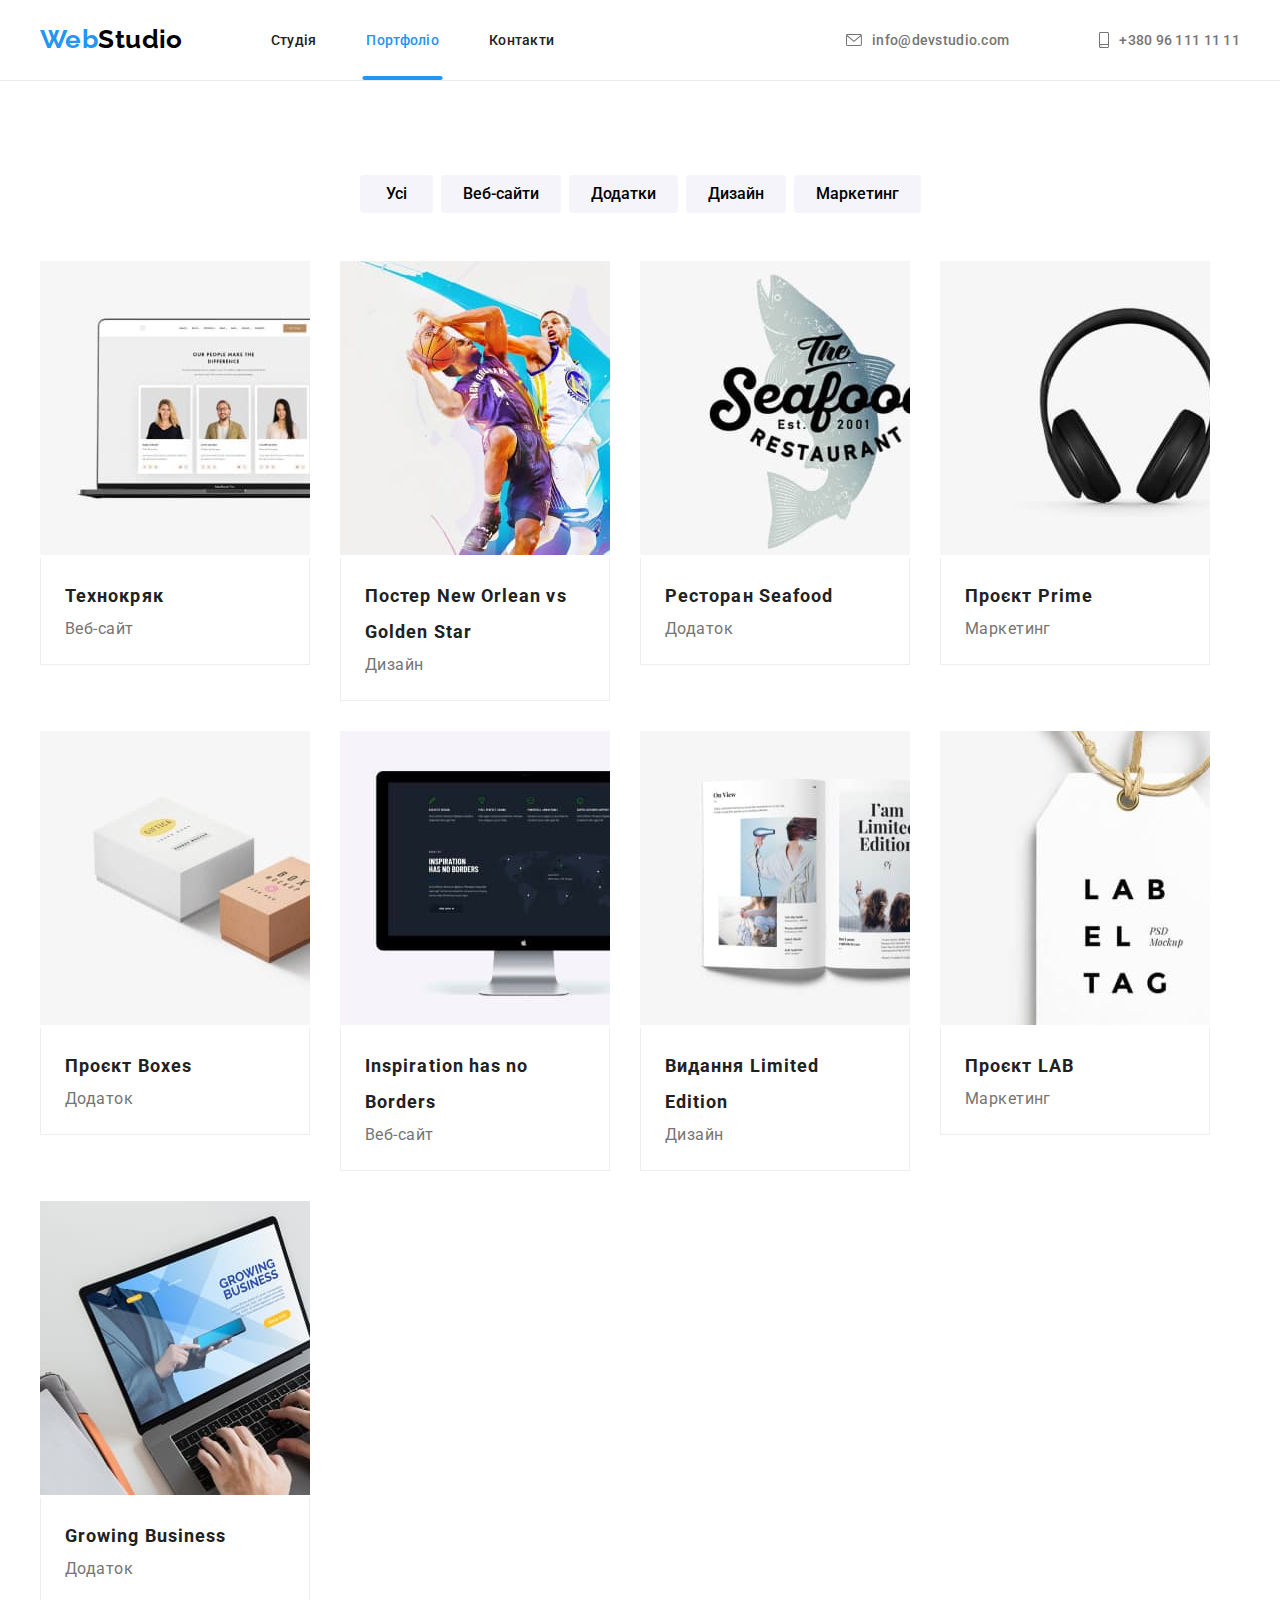
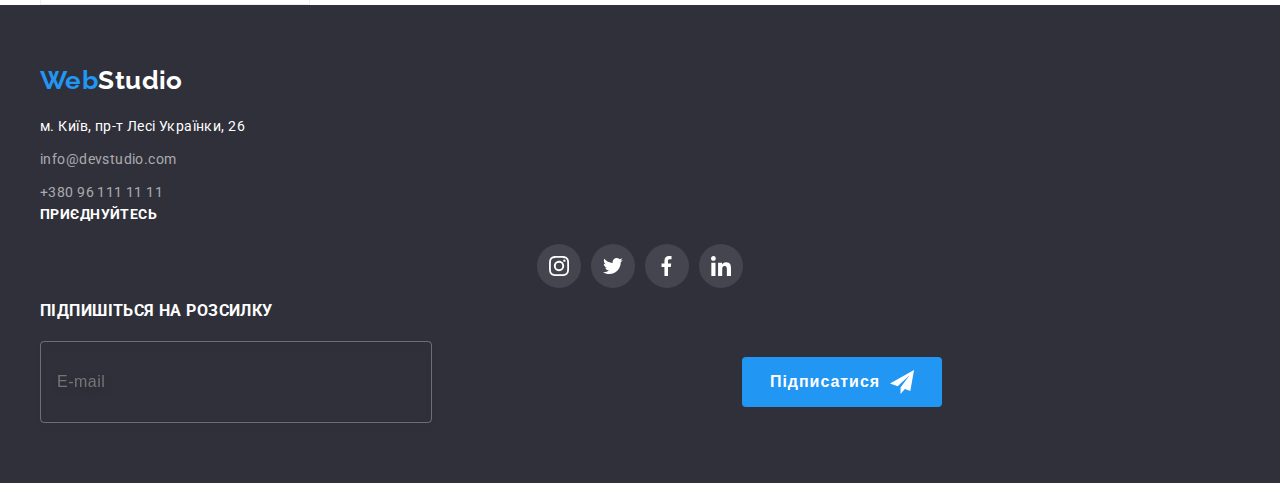
==== commit 92bd5e56: "5th commit" ====
--- a/portfolio.html
+++ b/portfolio.html
@@ -32,24 +32,61 @@
           </ul>
         </nav>
         <div class="header__item--contacts">
-        <ul class="header-nav contacts">
-          <li>
-            <a href="mailto:info@devstudio.com" class="header-contacts-link">
-              <svg class="header-icon-contact" width="16" height="12">
-                <use href="./images/icons.svg#icon-envelope"></use>
-              </svg>
-              info@devstudio.com
-            </a>
-          </li>
-          <li>
-            <a href="tel:+380961111111" class="header-contacts-link">
-              <svg class="header-icon-contact" width="10" height="16">
-                <use href="./images/icons.svg#icon-smartphone"></use>
-              </svg>
-              +380 96 111 11 11
-            </a>
-          </li>
-        </ul>
+          <ul class="header-nav contacts">
+            <li>
+              <a href="mailto:info@devstudio.com" class="header-contacts-link">
+                <svg class="header-icon-contact" width="16" height="12">
+                  <use href="./images/icons.svg#icon-envelope"></use>
+                </svg>
+                info@devstudio.com
+              </a>
+            </li>
+            <li>
+              <a href="tel:+380961111111" class="header-contacts-link">
+                <svg class="header-icon-contact" width="10" height="16">
+                  <use href="./images/icons.svg#icon-smartphone"></use>
+                </svg>
+                +380 96 111 11 11
+              </a>
+            </li>
+          </ul>
+        </div>
+        <button type="button" data-menu-open class="mobile-menu-open">
+          <svg class="" width="40" height="40">
+            <use href="./images/icons.svg#icon-menu"></use>
+          </svg>
+        </button>        
+      </div>
+      <div data-menu class="mobile-menu is-hidden">
+        <div class="container">
+          <button type="button" data-menu-close class="mobile-menu-close">
+            <svg class="" width="40" height="40">
+              <use href="./images/icons.svg#icon-close-menu"></use>
+            </svg>
+          </button>
+          <div class="mobile-menu-top">
+            <ul class="mobile-menu__list">
+              <li class="mobile-menu__item"><a href="./index.html" class="mobile-menu__link">Студія</a></li>
+              <li class="mobile-menu__item"><a href="./portfolio.html" class="mobile-menu__link">Портфоліо</a></li>
+              <li class="mobile-menu__item"><a href="#" class="mobile-menu__link">Контакти</a></li>
+            </ul>
+          </div>
+          <div class="mobile-menu-bottom">
+            <ul class="mobile-menu-contacts">
+              <li class="mobile-menu-phone__item">
+                <a href="tel:+380961111111" class="mobile-menu-phone__link"> +380 96 111 11 11 </a>
+              </li>
+              <li class="mobile-menu-email__item">
+                <a href="mailto:info@devstudio.com" class="mobile-menu-email__link"> info@devstudio.com </a>
+              </li>
+            </ul>
+            <ul class="mobile-menu-soc">
+              <li class="mobile-menu-soc__item"><a href="#" class="mobile-menu-soc__link">instagram</a></li>
+              <li class="mobile-menu-soc__item"><a href="#" class="mobile-menu-soc__link">twitter</a></li>
+              <li class="mobile-menu-soc__item"><a href="#" class="mobile-menu-soc__link">facebook</a></li>
+              <li class="mobile-menu-soc__item"><a href="#" class="mobile-menu-soc__link">linkedin</a></li>
+            </ul>
+          </div>
         </div>
       </div>
     </header>
@@ -286,5 +323,8 @@
         </div>
       </div>
     </footer>
+
+    <script src="./js/menu.js"></script>
+
   </body>
 </html>
--- a/css/main.min.css
+++ b/css/main.min.css
@@ -1 +1 @@
-:root{--font-headers: "Raleway";--first-background-color: #ffffff;--second-background-color: #F5F4FA;--color-accent: #2196F3;--color-accent2: #188CE8;--color-primary-dark: #212121;--color-primary-middle: #757575;--color-light: #ffffff;--hero-gradient: linear-gradient(rgba(47, 48, 58, 0.4), rgba(47, 48, 58, 0.4));--t-transition: cubic-bezier(0.4, 0, 0.2, 1);--t-duration: 250ms}body{background-color:var(--first-background-color);font-family:"Roboto",sans-serif;font-weight:400;font-size:14px;letter-spacing:.03em;color:var(--color-primary-dark);margin:0;padding:0}h1,h2,h3,p{margin:0;padding:0}ul{list-style:none;padding:0;margin:0}.hide{border:0;clip:rect(1px, 1px, 1px, 1px);-webkit-clip-path:inset(50%);clip-path:inset(50%);height:1px;margin:-1px;overflow:hidden;padding:0;position:absolute;width:1px}.container{width:100%;padding:0 15px;margin:0 auto;outline:1px solid aqua}@media screen and (min-width: 480px){.container{max-width:480px}}@media screen and (min-width: 768px){.container{max-width:768px}}@media screen and (min-width: 1200px){.container{max-width:1200px}}.backdrop{position:fixed;top:0;left:0;width:100%;height:100%;background-color:rgba(0,0,0,.2);transition:opacity var(--t-duration) var(--t-transition)}.backdrop.is-hidden{opacity:0;pointer-events:none}.modal{position:absolute;z-index:1;top:50%;left:50%;transform:translate(-50%, -50%);width:calc(100% - 30px);height:609px;background-color:#fff}@media screen and (min-width: 480px){.modal{width:450px}}@media screen and (min-width: 768px){.modal{width:450px}}@media screen and (min-width: 1200px){.modal{width:528px;height:581px}}.modal-close-button{position:absolute;top:8px;right:8px;width:30px;height:30px;background:#fff;border:1px solid rgba(0,0,0,.1);border-radius:50%;padding:5px;cursor:pointer;color:#000;transition-property:background-color,color;transition-duration:var(--t-duration);transition-timing-function:var(--t-transition);transition-delay:0}.modal-close-button:hover,.modal-close-button:focus{background:var(--color-accent);color:var(--color-light);outline:none}.button-close{display:block;margin:0;fill:currentColor}.logo{font-family:"Raleway",sans-serif;font-weight:700;font-size:24px;line-height:1.1666666667;text-decoration:none;margin-right:93px;padding-top:15px;padding-bottom:15px}@media screen and (min-width: 768px){.logo{margin-right:88px}}@media screen and (min-width: 1200px){.logo{font-weight:700;font-size:26px;line-height:1.1730769231}}.logo-dark-color{color:#000}.logo-white-color{color:#fff}.logo-accent{color:#2196f3}.section-header{font-weight:700;font-size:36px;line-height:1.166;text-align:center;margin-bottom:50px}.filter-button{font-family:inherit;font-weight:500;font-size:16px;line-height:1.625;background-color:var(--second-background-color);border:0;border-radius:4px;cursor:pointer;padding:6px 22px;min-width:73px;transition-property:background-color,color,box-shadow;transition-duration:var(--t-duration);transition-timing-function:var(--t-transition);transition-delay:0}.filter-button:hover,.filter-button:focus,.filter-button:active{background-color:var(--color-accent);color:var(--color-light);box-shadow:0px 3px 1px rgba(0,0,0,.1),0px 1px 2px rgba(0,0,0,.08),0px 2px 2px rgba(0,0,0,.12)}.soc-net{display:flex;justify-content:center;gap:10px}.soc-net__item{width:44px;height:44px}.soc-net__link{width:100%;height:100%;background-color:var(--first-background-color);border-radius:50%;cursor:pointer;display:flex;align-items:center;justify-content:center;color:#afb1b8;transition-property:background-color,color;transition-duration:var(--t-duration);transition-timing-function:var(--t-transition);transition-delay:0}.soc-net__link:hover,.soc-net__link:focus{background-color:var(--color-accent);color:var(--color-light)}.soc-net__icon{fill:currentColor}.header-bloque{border:#ececec solid;border-width:0 0 1px 0;max-width:1600px;margin:0 auto}.header{display:flex;align-items:center}.header-nav{font-weight:500;line-height:1.143;letter-spacing:.02em;display:flex;margin:0 auto;gap:50px;display:none}@media screen and (min-width: 768px){.header-nav{display:flex}}.header__item{padding:16px 0}@media screen and (min-width: 768px){.header__item{padding:26px 0}}@media screen and (min-width: 1200px){.header__item{padding-top:24px;padding-bottom:25px}}.header__item--contacts{margin-left:auto;margin-right:0;padding:0}.contacts{padding:0}@media screen and (min-width: 768px){.contacts{flex-wrap:wrap;gap:0;font-size:12px}}@media screen and (min-width: 1200px){.contacts{flex-wrap:nowrap;font-size:14px}}.header-nav-link{color:var(--color-primary-dark);text-decoration:none;padding-top:16px;padding-bottom:32px;transition:color var(--t-duration) var(--t-transition)}.header-nav-link:hover,.header-nav-link:focus{color:var(--color-accent)}.header-current-link{position:relative;color:var(--color-accent)}.header-current-link::after{content:"";display:block;width:100%;height:4px;border-radius:2px;background-color:var(--color-accent);position:absolute;bottom:0;transform:scaleX(1.1)}.header-icon-contact{margin-right:10px;fill:currentColor}.header-contacts-link{color:var(--color-primary-middle);text-decoration:none;display:flex;align-items:center;transition:color var(--t-duration) var(--t-transition)}@media screen and (min-width: 768px){.header-contacts-link{padding:5px 0;margin-left:90px}}@media screen and (min-width: 1200px){.header-contacts-link{padding:16px 0}}.header-contacts-link:hover,.header-contacts-link:focus{color:var(--color-accent)}.mobile-menu{position:fixed;top:0;z-index:1;width:100vw;height:100vh;padding:48px 40px;background-color:#fff}.mobile-menu>.container{height:100%;display:flex;flex-direction:column;justify-content:space-between;overflow:auto}@media screen and (min-width: 768px){.mobile-menu{display:none}}.mobile-menu.is-hidden{opacity:0;pointer-events:none}@media screen and (min-width: 768px){.mobile-menu-open{display:none}}.mobile-menu-close{position:absolute;top:10px;right:15px}.mobile-menu__item:not(:last-child){margin-bottom:32px}.mobile-menu__link{font-weight:500;font-size:40px;line-height:1.175;letter-spacing:.02em;color:var(--color-primary-dark);text-decoration:none;transition:color var(--t-duration) var(--t-transition)}.mobile-menu__link:hover,.mobile-menu__link:focus{color:var(--color-accent)}.mobile-menu-phone__item{margin-bottom:32px}.mobile-menu-email__item{margin-bottom:64px}.mobile-menu-phone__link{font-weight:500;font-size:34px;line-height:1.1717647059;letter-spacing:.02em;color:var(--color-primary-middle);text-decoration:none;cursor:pointer;transition:color var(--t-duration) var(--t-transition)}.mobile-menu-phone__link:hover,.mobile-menu-phone__link:focus{color:var(--color-accent)}.mobile-menu-email__link{font-weight:500;font-size:24px;line-height:1.1666666667;letter-spacing:.02em;color:var(--color-primary-middle);text-decoration:none;cursor:pointer;transition:color var(--t-duration) var(--t-transition)}.mobile-menu-email__link:hover,.mobile-menu-email__link:focus{color:var(--color-accent)}.mobile-menu-soc{display:flex;gap:20px}.mobile-menu-soc{position:relative}.mobile-menu-soc__item:not(:last-child)::after{content:"";width:1px;height:22px;background-color:rgba(33,33,33,.2);position:absolute;transform:translateX(10px)}.mobile-menu-soc__link{font-weight:500;font-size:18px;line-height:1.2222222222;letter-spacing:.02em;text-decoration:none;cursor:pointer;color:var(--color-primary-dark);transition:color var(--t-duration) var(--t-transition)}.mobile-menu-soc__link:hover,.mobile-menu-soc__link:focus{color:var(--color-accent)}.main-signup-form{padding:40px;width:100%}.main-signup-formfield{position:relative}.main-signup-label{font-size:12px;line-height:1.167;letter-spacing:.01em;color:var(--color-primary-middle)}.main-signup-icon{position:absolute;top:50%;left:12px;fill:var(--color-primary-dark);display:inline-block;width:18px;height:18px;transition:fill var(--t-duration) var(--t-transition)}.main-signup-inputs:focus+.main-signup-icon{fill:var(--color-accent)}.main-signup-inputs{display:block;width:100%;height:40px;box-sizing:border-box;font-size:14px;outline:none;border:1px solid rgba(33,33,33,.2);border-radius:4px;margin-top:4px;margin-bottom:10px;padding:12px 12px 12px 42px;transition:border var(--t-duration) var(--t-transition)}.main-signup-inputs:focus{border:1px solid var(--color-accent)}.main-signup-header{font-weight:700;font-size:20px;line-height:1.15;letter-spacing:.03em;text-align:center;display:block;margin:0 auto 12px auto}.main-signup-textarea{width:100%;height:120px;margin-top:4px;margin-bottom:20px;font-size:14px;border:1px solid rgba(33,33,33,.2);border-radius:4px;padding:12px 16px;resize:none}.main-signup-textarea:focus{border:1px solid var(--color-accent);outline:none}.main-signup-confirm{display:inline-flex;align-items:center;font-size:12px;line-height:1.1666666667;letter-spacing:.03em;color:var(--color-primary-middle);margin-left:13px}.main-signup-link{color:var(--color-accent);margin-left:5px}.main-signup-link:active{color:var(--color-accent2)}.main-signup-checkbox{-webkit-appearance:none;-moz-appearance:none;appearance:none;position:absolute}.main-signup-checkbox-icon{width:16px;height:15px;display:flex;align-items:center;justify-content:center;border:1px solid var(--color-primary-dark);border-radius:2px;margin-right:7px;transition:border-color var(--t-duration) var(--t-transition),background-color var(--t-duration) var(--t-transition)}.main-signup-checkbox:checked+.main-signup-checkbox-icon{background-color:var(--color-accent);border-color:var(--color-accent)}.main-signup-button{box-sizing:border-box;width:200px;height:50px;background-color:var(--color-accent);border-radius:4px;border:0;color:var(--color-light);display:block;margin:30px auto 0 auto;cursor:pointer;font-weight:700;font-size:16px;line-height:1.875;letter-spacing:.06em;transition:background-color var(--t-duration) var(--t-transition),box-shadow var(--t-duration) var(--t-transition)}.main-signup-button:hover,.main-signup-button:focus{background-color:var(--color-accent2);box-shadow:0px 4px 4px rgba(0,0,0,.15)}.hero__container{padding:118px 60px;background-color:#c4c4c4;background-repeat:no-repeat;background-position:center;background-size:cover;background-image:var(--hero-gradient),url("../images/webstudio-background_mobile.jpg")}@media(min-device-pixel-ratio: 2),(-webkit-min-device-pixel-ratio: 2),(min-resolution: 192dpi),(min-resolution: 2dppx){.hero__container{background-image:var(--hero-gradient),url("../images/webstudio-background_mobile_2x.jpg")}}@media screen and (min-width: 480px){.hero__container{background-image:var(--hero-gradient),url("../images/webstudio-background_tablett.jpg")}}@media screen and (min-width: 480px)and (min-device-pixel-ratio: 2),screen and (min-width: 480px)and (-webkit-min-device-pixel-ratio: 2),screen and (min-width: 480px)and (min-resolution: 192dpi),screen and (min-width: 480px)and (min-resolution: 2dppx){.hero__container{background-image:var(--hero-gradient),url("../images/webstudio-background_tablett_2x.jpg")}}@media screen and (min-width: 768px){.hero__container{max-width:1200px;background-image:var(--hero-gradient),url("../images/webstudio-background.jpg");padding:118px 0}}@media screen and (min-width: 768px)and (min-device-pixel-ratio: 2),screen and (min-width: 768px)and (-webkit-min-device-pixel-ratio: 2),screen and (min-width: 768px)and (min-resolution: 192dpi),screen and (min-width: 768px)and (min-resolution: 2dppx){.hero__container{background-image:var(--hero-gradient),url("../images/webstudio-background_2x.jpg")}}@media screen and (min-width: 1200px){.hero__container{max-width:1600px;padding:200px 0}}.hero__title{width:100%;font-weight:900;font-size:26px;line-height:1.6153846154;letter-spacing:.06em;text-align:center;text-transform:uppercase;color:var(--color-light);margin:0 auto 30px auto}@media screen and (min-width: 768px){.hero__title{width:360px}}@media screen and (min-width: 1200px){.hero__title{width:696px;font-weight:900;font-size:44px;line-height:1.3636363636;letter-spacing:.06em}}.hero__button{font-family:inherit;font-weight:700;font-size:16px;line-height:1.875;letter-spacing:.06em;align-items:center;text-align:center;color:var(--color-light);cursor:pointer;border:0;background-color:var(--color-accent);box-shadow:0px 4px 4px rgba(0,0,0,.15);border-radius:4px;padding:10px 32px;display:block;margin:0 auto;transition:background-color var(--t-duration) var(--t-transition)}.hero__button:hover{background-color:var(--color-accent2)}.benefit{padding:60px 0}@media screen and (min-width: 1200px){.benefit{padding:94px 0}}.benefit__list{display:flex;flex-wrap:wrap;gap:30px}.benefit__item{width:100%}@media screen and (min-width: 768px){.benefit__item{width:354px}}@media screen and (min-width: 1200px){.benefit__item{width:270px}}.benefit__icon{width:100%;height:120px;display:flex;align-items:center;justify-content:center;background-color:#f5f4fa;border-radius:4px}.benefit__name{font-weight:700;line-height:1.143;text-transform:uppercase;margin-top:30px;margin-bottom:10px}.benefit__detail{line-height:1.714;color:var(--color-primary-middle)}.tasks{display:none}@media screen and (min-width: 1200px){.tasks{padding-bottom:94px;display:block}}.tasks__list{display:flex;justify-content:center;gap:30px}.tasks__detail{position:relative;width:370px;height:294px}.tasks__label{background-color:rgba(47,48,58,.8);color:var(--color-light);font-weight:700;position:absolute;width:100%;height:70px;bottom:0;left:0;display:flex;align-items:center;justify-content:center;text-transform:uppercase}.staff{background-color:var(--second-background-color);padding:60px 0}@media screen and (min-width: 1200px){.staff{padding:94px 0}}.staff-list{display:flex;flex-wrap:wrap;gap:30px}.staff-list__item{background-color:var(--first-background-color);box-shadow:0px 1px 3px rgba(0,0,0,.12),0px 1px 1px rgba(0,0,0,.14),0px 2px 1px rgba(0,0,0,.2);border-radius:0px 0px 4px 4px;width:100%}@media screen and (min-width: 768px){.staff-list__item{width:354px}}@media screen and (min-width: 1200px){.staff-list__item{width:270px}}.staff-list__image{display:block;max-width:100%;height:auto}.staff-list__card{padding-top:30px;padding-bottom:30px}.staff-list__name{font-weight:500;font-size:16px;line-height:1.187;text-align:center;margin-bottom:10px}.staff-list__jobtitle{font-size:16px;line-height:1.187;text-align:center;margin-bottom:16px;color:var(--color-primary-middle)}.clients{padding:60px 0}@media screen and (min-width: 1200px){.clients{padding:94px 0}}.client-list{display:flex;flex-wrap:wrap;gap:30px;align-items:center;justify-content:center}.client-list__item{width:calc((100% - 30px)/2);height:92px}@media screen and (min-width: 768px){.client-list__item{width:calc((100% - 60px)/3)}}@media screen and (min-width: 1200px){.client-list__item{width:calc((100% - 150px)/6)}}.client-list__link{width:100%;height:100%;background-color:var(--first-background-color);border:1px solid #afb1b8;border-radius:4px;cursor:pointer;display:flex;align-items:center;justify-content:center;color:#afb1b8;transition-property:border-color,color;transition-duration:var(--t-duration);transition-timing-function:var(--t-transition);transition-delay:0}.client-list__link:hover,.client-list__link:focus{border-color:var(--color-accent);color:var(--color-accent)}.client-list__logo{fill:currentColor}.filter-buttons{display:flex;flex-wrap:wrap;justify-content:flex-start;gap:8px;padding-top:60px;padding-bottom:40px}@media screen and (min-width: 768px){.filter-buttons{justify-content:center;padding-top:60px;padding-bottom:30px}}@media screen and (min-width: 1200px){.filter-buttons{padding-top:94px;padding-bottom:48px}}.portfolio-list{display:flex;flex-wrap:wrap;gap:30px}.portfolio-card{width:100%;transition:filter var(--t-duration) var(--t-transition)}@media screen and (min-width: 768px){.portfolio-card{width:354px}}@media screen and (min-width: 1200px){.portfolio-card{width:270px}}.portfolio-card-popup{position:relative;overflow:hidden}.portfolio-card-label{background-color:rgba(33,150,243,.9);color:var(--color-light);position:absolute;width:100%;height:294px;bottom:0;left:0;display:flex;align-items:center;padding-left:24px;padding-right:24px;font-size:18px;line-height:1.556;letter-spacing:.03em;transform:translateY(101%);transition:transform var(--t-duration) var(--t-transition)}.portfolio-list-link:hover .portfolio-card-label,.portfolio-list-link:focus .portfolio-card-label{transform:translateY(0)}.portfolio-list-link{color:var(--color-primary-dark);text-decoration:none;transition:filter var(--t-duration) var(--t-transition)}.portfolio-list-link:hover,.portfolio-list-link:focus{filter:drop-shadow(0px 4px 4px rgba(0, 0, 0, 0.25));cursor:pointer}.portfolio-project-card{padding:20px 24px;background-color:var(--first-background-color);border:#eee solid;border-width:0 1px 1px 1px}.portfolio-project-name{font-weight:700;font-size:18px;line-height:2;letter-spacing:.06em}.portfolio-project-type{font-size:16px;line-height:1.875;color:var(--color-primary-middle)}.footer{background-color:#2f303a;padding:60px 15px}.footer__container{display:block}@media screen and (min-width: 768px){.footer__container{display:flex;flex-wrap:wrap}}.address-bloque{margin-top:20px}.footer-logo{margin-right:0;padding:0}.footer-contact{margin:0 auto;text-align:center}@media screen and (min-width: 1200px){.footer-contact{margin:0;text-align:left}}.footer-social-bloque{display:block;margin:0 auto;text-align:center;padding-top:60px}@media screen and (min-width: 768px){.footer-social-bloque{padding-top:5px}}@media screen and (min-width: 1200px){.footer-social-bloque{text-align:left;padding-top:12px}}.footer-link{font-style:normal;line-height:1.714;color:var(--color-light);text-decoration:none;transition:color var(--t-duration) var(--t-transition)}.footer-link:hover{color:var(--color-accent)}.footer-opaque{color:rgba(255,255,255,.6)}.footer-detail{display:flex;justify-content:center;margin-bottom:8px}@media screen and (min-width: 1200px){.footer-detail{justify-content:flex-start}}@media screen and (min-width: 1200px){.footer-detail{margin-bottom:9px}}.footer-detail:last-child{margin-bottom:0}.footer-header-white{color:var(--color-light);padding-bottom:20px;font-weight:700;font-size:14px;line-height:1.333;letter-spacing:.03em;text-transform:uppercase}.footer-social{background-color:rgba(255,255,255,.1);color:var(--color-light)}.footer-mail-container{margin:0 auto;text-align:center;padding-top:60px;padding-bottom:0}@media screen and (min-width: 1200px){.footer-mail-container{text-align:left;padding-top:12px;margin-right:0}}.footer-email-label{font-weight:700;font-size:14px;line-height:1.333;letter-spacing:.03em;text-transform:uppercase;color:var(--color-light)}.footer-signup-form{padding-top:20px}@media screen and (min-width: 1200px){.footer-signup-form{display:flex;align-items:center}}.footer-signup-field{border:1px solid rgba(255,255,255,.3);border-radius:4px;filter:drop-shadow(0px 4px 4px rgba(0, 0, 0, 0.15));background-color:rgba(0,0,0,0);width:100%;height:50px;padding:15px 16px;margin-bottom:20px;font-weight:400;font-size:16px;line-height:1.25;letter-spacing:.03em;color:rgba(255,255,255,.6);transition:border-color var(--t-duration) var(--t-transition)}@media screen and (min-width: 768px){.footer-signup-field{width:450px}}@media screen and (min-width: 1200px){.footer-signup-field{width:358px;margin-bottom:0;margin-right:12px}}.footer-signup-field:focus{border-color:var(--color-accent);outline:none}.footer-signup-button{display:flex;align-items:center;width:200px;height:50px;margin:0 auto;padding:10px 28px;background-color:var(--color-accent);color:var(--color-light);border-radius:4px;border:0;font-weight:700;font-size:16px;line-height:1.875;letter-spacing:.06em;cursor:pointer;transition:background-color var(--t-duration) var(--t-transition),box-shadow var(--t-duration) var(--t-transition)}.footer-signup-button::after{content:"";width:24px;height:24px;margin-left:10px;background-image:url(../images/icon-send.svg)}.footer-signup-button:focus,.footer-signup-button:hover,.footer-signup-button:active{background-color:var(--color-accent2);box-shadow:0px 4px 4px rgba(0,0,0,.15)}/*# sourceMappingURL=main.min.css.map */+:root{--font-headers: "Raleway";--first-background-color: #ffffff;--second-background-color: #F5F4FA;--color-accent: #2196F3;--color-accent2: #188CE8;--color-primary-dark: #212121;--color-primary-middle: #757575;--color-light: #ffffff;--hero-gradient: linear-gradient(rgba(47, 48, 58, 0.4), rgba(47, 48, 58, 0.4));--t-transition: cubic-bezier(0.4, 0, 0.2, 1);--t-duration: 250ms}body{background-color:var(--first-background-color);font-family:"Roboto",sans-serif;font-weight:400;font-size:14px;letter-spacing:.03em;color:var(--color-primary-dark);margin:0;padding:0}h1,h2,h3,p{margin:0;padding:0}ul{list-style:none;padding:0;margin:0}.hide{border:0;clip:rect(1px, 1px, 1px, 1px);-webkit-clip-path:inset(50%);clip-path:inset(50%);height:1px;margin:-1px;overflow:hidden;padding:0;position:absolute;width:1px}.container{width:100%;padding:0 15px;margin:0 auto}@media screen and (min-width: 480px){.container{max-width:480px}}@media screen and (min-width: 768px){.container{max-width:768px}}@media screen and (min-width: 1200px){.container{max-width:1200px}}.backdrop{position:fixed;top:0;left:0;width:100%;height:100%;background-color:rgba(0,0,0,.2);transition:opacity var(--t-duration) var(--t-transition)}.backdrop.is-hidden{opacity:0;pointer-events:none}.modal{position:absolute;z-index:1;top:50%;left:50%;transform:translate(-50%, -50%);width:calc(100% - 30px);height:609px;background-color:#fff}@media screen and (min-width: 480px){.modal{width:450px}}@media screen and (min-width: 768px){.modal{width:450px}}@media screen and (min-width: 1200px){.modal{width:528px;height:581px}}.modal-close-button{position:absolute;top:8px;right:8px;width:30px;height:30px;background:#fff;border:1px solid rgba(0,0,0,.1);border-radius:50%;padding:5px;cursor:pointer;color:#000;transition-property:background-color,color;transition-duration:var(--t-duration);transition-timing-function:var(--t-transition);transition-delay:0}.modal-close-button:hover,.modal-close-button:focus{background:var(--color-accent);color:var(--color-light);outline:none}.button-close{display:block;margin:0;fill:currentColor}.logo{font-family:"Raleway",sans-serif;font-weight:700;font-size:24px;line-height:1.1666666667;text-decoration:none;margin-right:93px;padding-top:15px;padding-bottom:15px}@media screen and (min-width: 768px){.logo{margin-right:88px}}@media screen and (min-width: 1200px){.logo{font-weight:700;font-size:26px;line-height:1.1730769231}}.logo-dark-color{color:#000}.logo-white-color{color:#fff}.logo-accent{color:#2196f3}.section-header{font-weight:700;font-size:36px;line-height:1.166;text-align:center;margin-bottom:50px}.filter-button{font-family:inherit;font-weight:500;font-size:16px;line-height:1.625;background-color:var(--second-background-color);border:0;border-radius:4px;cursor:pointer;padding:6px 22px;min-width:73px;transition-property:background-color,color,box-shadow;transition-duration:var(--t-duration);transition-timing-function:var(--t-transition);transition-delay:0}.filter-button:hover,.filter-button:focus,.filter-button:active{background-color:var(--color-accent);color:var(--color-light);box-shadow:0px 3px 1px rgba(0,0,0,.1),0px 1px 2px rgba(0,0,0,.08),0px 2px 2px rgba(0,0,0,.12)}.soc-net{display:flex;justify-content:center;gap:10px}.soc-net__item{width:44px;height:44px}.soc-net__link{width:100%;height:100%;background-color:var(--first-background-color);border-radius:50%;cursor:pointer;display:flex;align-items:center;justify-content:center;color:#afb1b8;transition-property:background-color,color;transition-duration:var(--t-duration);transition-timing-function:var(--t-transition);transition-delay:0}.soc-net__link:hover,.soc-net__link:focus{background-color:var(--color-accent);color:var(--color-light)}.soc-net__icon{fill:currentColor}.header-bloque{border:#ececec solid;border-width:0 0 1px 0;max-width:1600px;margin:0 auto}.header{display:flex;align-items:center}.header-nav{font-weight:500;line-height:1.143;letter-spacing:.02em;display:flex;margin:0 auto;gap:50px;display:none}@media screen and (min-width: 768px){.header-nav{display:flex}}.header__item{padding:16px 0}@media screen and (min-width: 768px){.header__item{padding:26px 0}}@media screen and (min-width: 1200px){.header__item{padding-top:24px;padding-bottom:25px}}.header__item--contacts{margin-left:auto;margin-right:0;padding:0}.contacts{padding:0}@media screen and (min-width: 768px){.contacts{flex-wrap:wrap;gap:0;font-size:12px}}@media screen and (min-width: 1200px){.contacts{flex-wrap:nowrap;font-size:14px}}.header-nav-link{color:var(--color-primary-dark);text-decoration:none;padding-top:16px;padding-bottom:32px;transition:color var(--t-duration) var(--t-transition)}.header-nav-link:hover,.header-nav-link:focus{color:var(--color-accent)}.header-current-link{position:relative;color:var(--color-accent)}.header-current-link::after{content:"";display:block;width:100%;height:4px;border-radius:2px;background-color:var(--color-accent);position:absolute;bottom:0;transform:scaleX(1.1)}.header-icon-contact{margin-right:10px;fill:currentColor}.header-contacts-link{color:var(--color-primary-middle);text-decoration:none;display:flex;align-items:center;transition:color var(--t-duration) var(--t-transition)}@media screen and (min-width: 768px){.header-contacts-link{padding:5px 0;margin-left:90px}}@media screen and (min-width: 1200px){.header-contacts-link{padding:16px 0}}.header-contacts-link:hover,.header-contacts-link:focus{color:var(--color-accent)}.mobile-menu{position:fixed;top:0;z-index:1;width:100vw;height:100vh;padding:48px 40px;background-color:#fff}.mobile-menu>.container{width:480px;height:100%;display:flex;flex-direction:column;justify-content:space-between;overflow:auto}@media screen and (min-width: 768px){.mobile-menu{display:none}}.mobile-menu.is-hidden{opacity:0;pointer-events:none}.mobile-menu-open{border:0;background-color:rgba(0,0,0,0);fill:var(--color-primary-dark);cursor:pointer;transition:fill var(--t-duration) var(--t-transition)}@media screen and (min-width: 768px){.mobile-menu-open{display:none}}.mobile-menu-open:hover,.mobile-menu-open:focus{fill:var(--color-accent)}.mobile-menu-close{position:absolute;top:10px;right:15px;border:0;background-color:rgba(0,0,0,0);fill:var(--color-primary-dark);cursor:pointer;transition:fill var(--t-duration) var(--t-transition)}.mobile-menu-close:hover,.mobile-menu-close:focus{fill:var(--color-accent)}.mobile-menu__item:not(:last-child){margin-bottom:32px}.mobile-menu__link{font-weight:500;font-size:40px;line-height:1.175;letter-spacing:.02em;color:var(--color-primary-dark);text-decoration:none;transition:color var(--t-duration) var(--t-transition)}.mobile-menu__link:hover,.mobile-menu__link:focus{color:var(--color-accent)}.mobile-menu-phone__item{margin-bottom:32px}.mobile-menu-email__item{margin-bottom:64px}.mobile-menu-phone__link{font-weight:500;font-size:34px;line-height:1.1717647059;letter-spacing:.02em;color:var(--color-primary-middle);text-decoration:none;cursor:pointer;transition:color var(--t-duration) var(--t-transition)}.mobile-menu-phone__link:hover,.mobile-menu-phone__link:focus{color:var(--color-accent)}.mobile-menu-email__link{font-weight:500;font-size:24px;line-height:1.1666666667;letter-spacing:.02em;color:var(--color-primary-middle);text-decoration:none;cursor:pointer;transition:color var(--t-duration) var(--t-transition)}.mobile-menu-email__link:hover,.mobile-menu-email__link:focus{color:var(--color-accent)}.mobile-menu-soc{display:flex;gap:20px}.mobile-menu-soc{position:relative}.mobile-menu-soc__item:not(:last-child)::after{content:"";width:1px;height:22px;background-color:rgba(33,33,33,.2);position:absolute;transform:translateX(10px)}.mobile-menu-soc__link{font-weight:500;font-size:18px;line-height:1.2222222222;letter-spacing:.02em;text-decoration:none;cursor:pointer;color:var(--color-primary-dark);transition:color var(--t-duration) var(--t-transition)}.mobile-menu-soc__link:hover,.mobile-menu-soc__link:focus{color:var(--color-accent)}.main-signup-form{padding:40px;width:100%}.main-signup-formfield{position:relative}.main-signup-label{font-size:12px;line-height:1.167;letter-spacing:.01em;color:var(--color-primary-middle)}.main-signup-icon{position:absolute;top:50%;left:12px;fill:var(--color-primary-dark);display:inline-block;width:18px;height:18px;transition:fill var(--t-duration) var(--t-transition)}.main-signup-inputs:focus+.main-signup-icon{fill:var(--color-accent)}.main-signup-inputs{display:block;width:100%;height:40px;box-sizing:border-box;font-size:14px;outline:none;border:1px solid rgba(33,33,33,.2);border-radius:4px;margin-top:4px;margin-bottom:10px;padding:12px 12px 12px 42px;transition:border var(--t-duration) var(--t-transition)}.main-signup-inputs:focus{border:1px solid var(--color-accent)}.main-signup-header{font-weight:700;font-size:20px;line-height:1.15;letter-spacing:.03em;text-align:center;display:block;margin:0 auto 12px auto}.main-signup-textarea{width:100%;height:120px;margin-top:4px;margin-bottom:20px;font-size:14px;border:1px solid rgba(33,33,33,.2);border-radius:4px;padding:12px 16px;resize:none}.main-signup-textarea:focus{border:1px solid var(--color-accent);outline:none}.main-signup-confirm{display:inline-flex;align-items:center;font-size:12px;line-height:1.1666666667;letter-spacing:.03em;color:var(--color-primary-middle);margin-left:13px}.main-signup-link{color:var(--color-accent);margin-left:5px}.main-signup-link:active{color:var(--color-accent2)}.main-signup-checkbox{-webkit-appearance:none;-moz-appearance:none;appearance:none;position:absolute}.main-signup-checkbox-icon{width:16px;height:15px;display:flex;align-items:center;justify-content:center;border:1px solid var(--color-primary-dark);border-radius:2px;margin-right:7px;transition:border-color var(--t-duration) var(--t-transition),background-color var(--t-duration) var(--t-transition)}.main-signup-checkbox:checked+.main-signup-checkbox-icon{background-color:var(--color-accent);border-color:var(--color-accent)}.main-signup-button{box-sizing:border-box;width:200px;height:50px;background-color:var(--color-accent);border-radius:4px;border:0;color:var(--color-light);display:block;margin:30px auto 0 auto;cursor:pointer;font-weight:700;font-size:16px;line-height:1.875;letter-spacing:.06em;transition:background-color var(--t-duration) var(--t-transition),box-shadow var(--t-duration) var(--t-transition)}.main-signup-button:hover,.main-signup-button:focus{background-color:var(--color-accent2);box-shadow:0px 4px 4px rgba(0,0,0,.15)}.hero__container{padding:118px 60px;background-color:#c4c4c4;background-repeat:no-repeat;background-position:center;background-size:cover;background-image:var(--hero-gradient),url("../images/webstudio-background_mobile.jpg")}@media(min-device-pixel-ratio: 2),(-webkit-min-device-pixel-ratio: 2),(min-resolution: 192dpi),(min-resolution: 2dppx){.hero__container{background-image:var(--hero-gradient),url("../images/webstudio-background_mobile_2x.jpg")}}@media screen and (min-width: 480px){.hero__container{background-image:var(--hero-gradient),url("../images/webstudio-background_tablett.jpg")}}@media screen and (min-width: 480px)and (min-device-pixel-ratio: 2),screen and (min-width: 480px)and (-webkit-min-device-pixel-ratio: 2),screen and (min-width: 480px)and (min-resolution: 192dpi),screen and (min-width: 480px)and (min-resolution: 2dppx){.hero__container{background-image:var(--hero-gradient),url("../images/webstudio-background_tablett_2x.jpg")}}@media screen and (min-width: 768px){.hero__container{max-width:1200px;background-image:var(--hero-gradient),url("../images/webstudio-background.jpg");padding:118px 0}}@media screen and (min-width: 768px)and (min-device-pixel-ratio: 2),screen and (min-width: 768px)and (-webkit-min-device-pixel-ratio: 2),screen and (min-width: 768px)and (min-resolution: 192dpi),screen and (min-width: 768px)and (min-resolution: 2dppx){.hero__container{background-image:var(--hero-gradient),url("../images/webstudio-background_2x.jpg")}}@media screen and (min-width: 1200px){.hero__container{max-width:1600px;padding:200px 0}}.hero__title{width:100%;font-weight:900;font-size:26px;line-height:1.6153846154;letter-spacing:.06em;text-align:center;text-transform:uppercase;color:var(--color-light);margin:0 auto 30px auto}@media screen and (min-width: 768px){.hero__title{width:360px}}@media screen and (min-width: 1200px){.hero__title{width:696px;font-weight:900;font-size:44px;line-height:1.3636363636;letter-spacing:.06em}}.hero__button{font-family:inherit;font-weight:700;font-size:16px;line-height:1.875;letter-spacing:.06em;align-items:center;text-align:center;color:var(--color-light);cursor:pointer;border:0;background-color:var(--color-accent);box-shadow:0px 4px 4px rgba(0,0,0,.15);border-radius:4px;padding:10px 32px;display:block;margin:0 auto;transition:background-color var(--t-duration) var(--t-transition)}.hero__button:hover{background-color:var(--color-accent2)}.benefit{padding:60px 0}@media screen and (min-width: 1200px){.benefit{padding:94px 0}}.benefit__list{display:flex;flex-wrap:wrap;gap:30px}.benefit__item{width:100%}@media screen and (min-width: 768px){.benefit__item{width:354px}}@media screen and (min-width: 1200px){.benefit__item{width:270px}}.benefit__icon{width:100%;height:120px;display:flex;align-items:center;justify-content:center;background-color:#f5f4fa;border-radius:4px}.benefit__name{font-weight:700;line-height:1.143;text-transform:uppercase;margin-top:30px;margin-bottom:10px}.benefit__detail{line-height:1.714;color:var(--color-primary-middle)}.tasks{display:none}@media screen and (min-width: 1200px){.tasks{padding-bottom:94px;display:block}}.tasks__list{display:flex;justify-content:center;gap:30px}.tasks__detail{position:relative;width:370px;height:294px}.tasks__label{background-color:rgba(47,48,58,.8);color:var(--color-light);font-weight:700;position:absolute;width:100%;height:70px;bottom:0;left:0;display:flex;align-items:center;justify-content:center;text-transform:uppercase}.staff{background-color:var(--second-background-color);padding:60px 0}@media screen and (min-width: 1200px){.staff{padding:94px 0}}.staff-list{display:flex;flex-wrap:wrap;gap:30px}.staff-list__item{background-color:var(--first-background-color);box-shadow:0px 1px 3px rgba(0,0,0,.12),0px 1px 1px rgba(0,0,0,.14),0px 2px 1px rgba(0,0,0,.2);border-radius:0px 0px 4px 4px;width:100%}@media screen and (min-width: 768px){.staff-list__item{width:354px}}@media screen and (min-width: 1200px){.staff-list__item{width:270px}}.staff-list__image{display:block;max-width:100%;height:auto}.staff-list__card{padding-top:30px;padding-bottom:30px}.staff-list__name{font-weight:500;font-size:16px;line-height:1.187;text-align:center;margin-bottom:10px}.staff-list__jobtitle{font-size:16px;line-height:1.187;text-align:center;margin-bottom:16px;color:var(--color-primary-middle)}.clients{padding:60px 0}@media screen and (min-width: 1200px){.clients{padding:94px 0}}.client-list{display:flex;flex-wrap:wrap;gap:30px;align-items:center;justify-content:center}.client-list__item{width:calc((100% - 30px)/2);height:92px}@media screen and (min-width: 768px){.client-list__item{width:calc((100% - 60px)/3)}}@media screen and (min-width: 1200px){.client-list__item{width:calc((100% - 150px)/6)}}.client-list__link{width:100%;height:100%;background-color:var(--first-background-color);border:1px solid #afb1b8;border-radius:4px;cursor:pointer;display:flex;align-items:center;justify-content:center;color:#afb1b8;transition-property:border-color,color;transition-duration:var(--t-duration);transition-timing-function:var(--t-transition);transition-delay:0}.client-list__link:hover,.client-list__link:focus{border-color:var(--color-accent);color:var(--color-accent)}.client-list__logo{fill:currentColor}.filter-buttons{display:flex;flex-wrap:wrap;justify-content:flex-start;gap:8px;padding-top:60px;padding-bottom:40px}@media screen and (min-width: 768px){.filter-buttons{justify-content:center;padding-top:60px;padding-bottom:30px}}@media screen and (min-width: 1200px){.filter-buttons{padding-top:94px;padding-bottom:48px}}.portfolio-list{display:flex;flex-wrap:wrap;gap:30px}.portfolio-card{width:100%;transition:filter var(--t-duration) var(--t-transition)}@media screen and (min-width: 768px){.portfolio-card{width:354px}}@media screen and (min-width: 1200px){.portfolio-card{width:270px}}.portfolio-card-popup{position:relative;overflow:hidden}.portfolio-card-label{background-color:rgba(33,150,243,.9);color:var(--color-light);position:absolute;width:100%;height:294px;bottom:0;left:0;display:flex;align-items:center;padding-left:24px;padding-right:24px;font-size:18px;line-height:1.556;letter-spacing:.03em;transform:translateY(101%);transition:transform var(--t-duration) var(--t-transition)}.portfolio-list-link:hover .portfolio-card-label,.portfolio-list-link:focus .portfolio-card-label{transform:translateY(0)}.portfolio-list-link{color:var(--color-primary-dark);text-decoration:none;transition:filter var(--t-duration) var(--t-transition)}.portfolio-list-link:hover,.portfolio-list-link:focus{filter:drop-shadow(0px 4px 4px rgba(0, 0, 0, 0.25));cursor:pointer}.portfolio-project-card{padding:20px 24px;background-color:var(--first-background-color);border:#eee solid;border-width:0 1px 1px 1px}.portfolio-project-name{font-weight:700;font-size:18px;line-height:2;letter-spacing:.06em}.portfolio-project-type{font-size:16px;line-height:1.875;color:var(--color-primary-middle)}.footer{background-color:#2f303a;padding:60px 15px}.footer__container{display:block}@media screen and (min-width: 768px){.footer__container{display:flex;flex-wrap:wrap}}.address-bloque{margin-top:20px}.footer-logo{margin-right:0;padding:0}.footer-contact{margin:0 auto;text-align:center}@media screen and (min-width: 1200px){.footer-contact{margin:0;text-align:left}}.footer-social-bloque{display:block;margin:0 auto;text-align:center;padding-top:60px}@media screen and (min-width: 768px){.footer-social-bloque{padding-top:5px}}@media screen and (min-width: 1200px){.footer-social-bloque{text-align:left;padding-top:12px}}.footer-link{font-style:normal;line-height:1.714;color:var(--color-light);text-decoration:none;transition:color var(--t-duration) var(--t-transition)}.footer-link:hover{color:var(--color-accent)}.footer-opaque{color:rgba(255,255,255,.6)}.footer-detail{display:flex;justify-content:center;margin-bottom:8px}@media screen and (min-width: 1200px){.footer-detail{justify-content:flex-start}}@media screen and (min-width: 1200px){.footer-detail{margin-bottom:9px}}.footer-detail:last-child{margin-bottom:0}.footer-header-white{color:var(--color-light);padding-bottom:20px;font-weight:700;font-size:14px;line-height:1.333;letter-spacing:.03em;text-transform:uppercase}.footer-social{background-color:rgba(255,255,255,.1);color:var(--color-light)}.footer-mail-container{margin:0 auto;text-align:center;padding-top:60px;padding-bottom:0}@media screen and (min-width: 1200px){.footer-mail-container{text-align:left;padding-top:12px;margin-right:0}}.footer-email-label{font-weight:700;font-size:14px;line-height:1.333;letter-spacing:.03em;text-transform:uppercase;color:var(--color-light)}.footer-signup-form{padding-top:20px}@media screen and (min-width: 1200px){.footer-signup-form{display:flex;align-items:center}}.footer-signup-field{border:1px solid rgba(255,255,255,.3);border-radius:4px;filter:drop-shadow(0px 4px 4px rgba(0, 0, 0, 0.15));background-color:rgba(0,0,0,0);width:100%;height:50px;padding:15px 16px;margin-bottom:20px;font-weight:400;font-size:16px;line-height:1.25;letter-spacing:.03em;color:rgba(255,255,255,.6);transition:border-color var(--t-duration) var(--t-transition)}@media screen and (min-width: 768px){.footer-signup-field{width:450px}}@media screen and (min-width: 1200px){.footer-signup-field{width:358px;margin-bottom:0;margin-right:12px}}.footer-signup-field:focus{border-color:var(--color-accent);outline:none}.footer-signup-button{display:flex;align-items:center;width:200px;height:50px;margin:0 auto;padding:10px 28px;background-color:var(--color-accent);color:var(--color-light);border-radius:4px;border:0;font-weight:700;font-size:16px;line-height:1.875;letter-spacing:.06em;cursor:pointer;transition:background-color var(--t-duration) var(--t-transition),box-shadow var(--t-duration) var(--t-transition)}.footer-signup-button::after{content:"";width:24px;height:24px;margin-left:10px;background-image:url(../images/icon-send.svg)}.footer-signup-button:focus,.footer-signup-button:hover,.footer-signup-button:active{background-color:var(--color-accent2);box-shadow:0px 4px 4px rgba(0,0,0,.15)}/*# sourceMappingURL=main.min.css.map */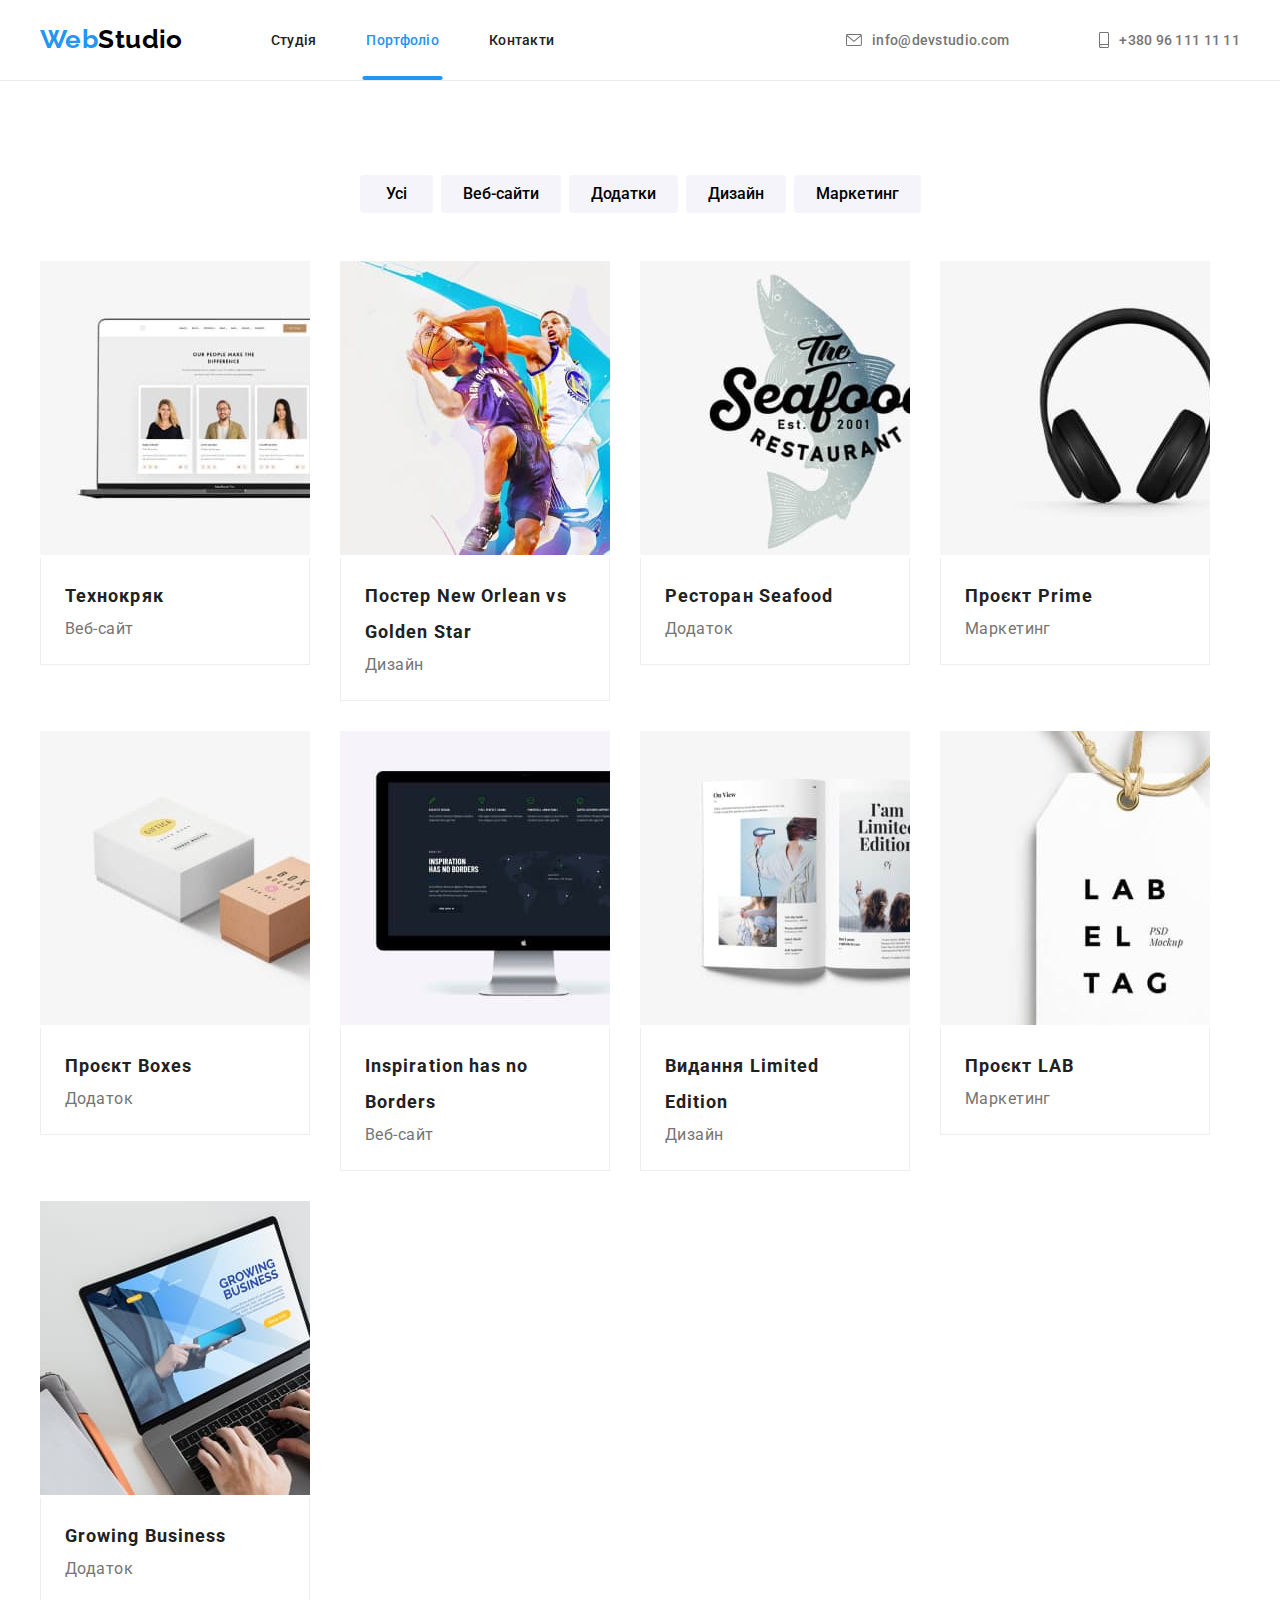
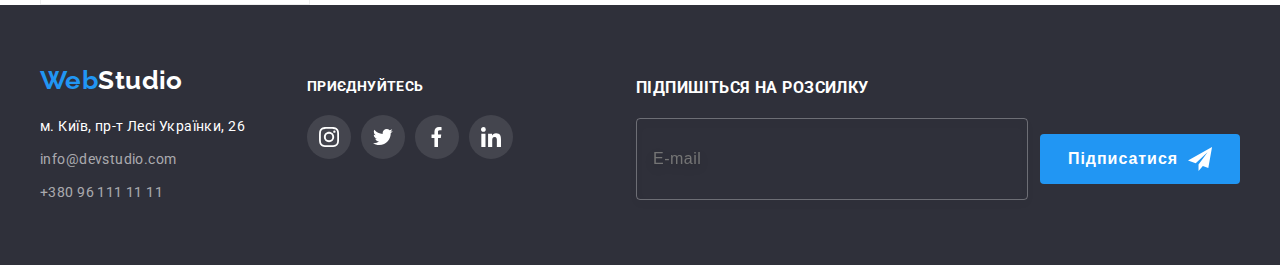
==== commit 12a85cfe: "Update portfolio.html" ====
--- a/portfolio.html
+++ b/portfolio.html
@@ -55,7 +55,7 @@
           <svg class="" width="40" height="40">
             <use href="./images/icons.svg#icon-menu"></use>
           </svg>
-        </button>        
+        </button>
       </div>
       <div data-menu class="mobile-menu is-hidden">
         <div class="container">
@@ -262,8 +262,8 @@
     </main>
 
     <footer class="footer">
-      <div class="container footer-section">
-        <div>
+      <div class="container footer__container">
+        <div class="footer-contact">
           <a href="./index.html" class="logo logo-white-color footer-logo"><span class="logo-accent">Web</span>Studio</a>
           <address class="address-bloque">
             <ul>
@@ -281,7 +281,7 @@
             </ul>
           </address>
         </div>
-        <div>
+        <div class="footer-social-bloque">
           <h3 class="footer-header-white">Приєднуйтесь</h3>
           <ul class="soc-net">
             <li class="soc-net__item">
@@ -325,6 +325,5 @@
     </footer>
 
     <script src="./js/menu.js"></script>
-
   </body>
 </html>
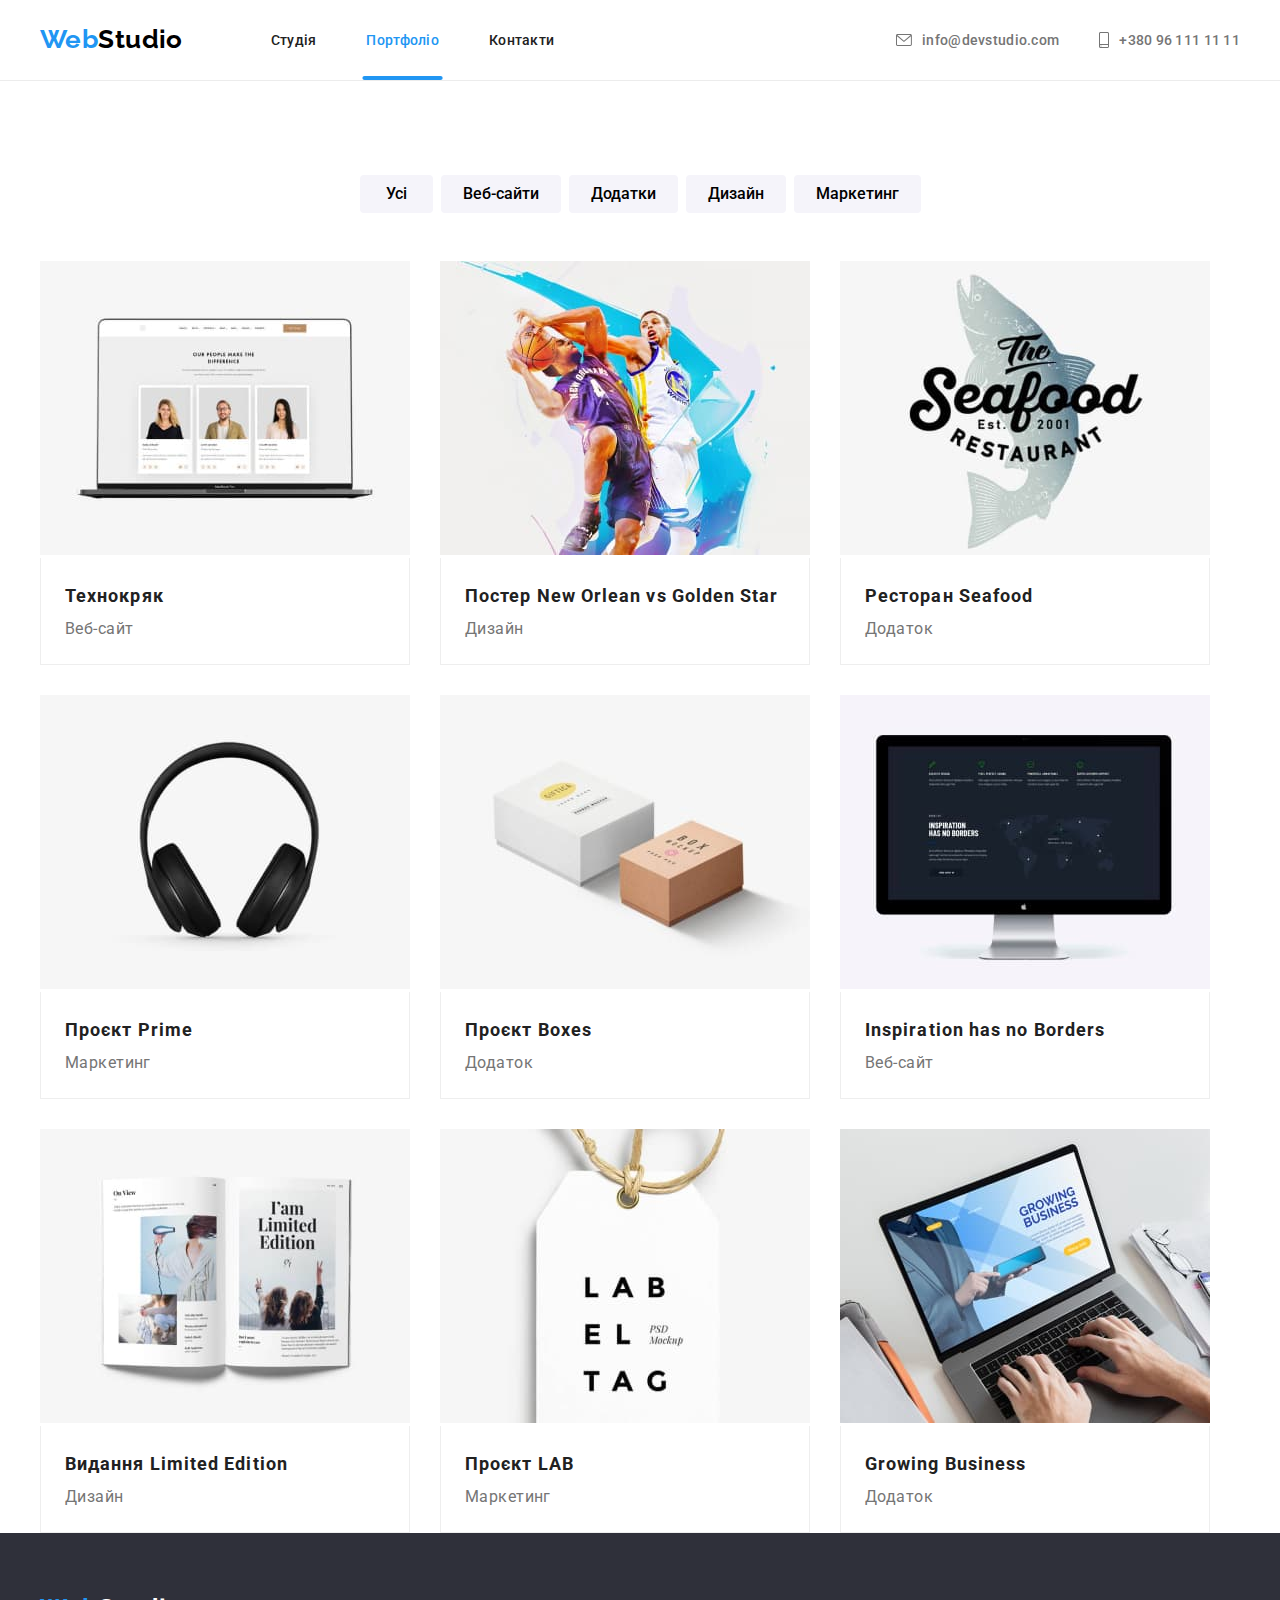
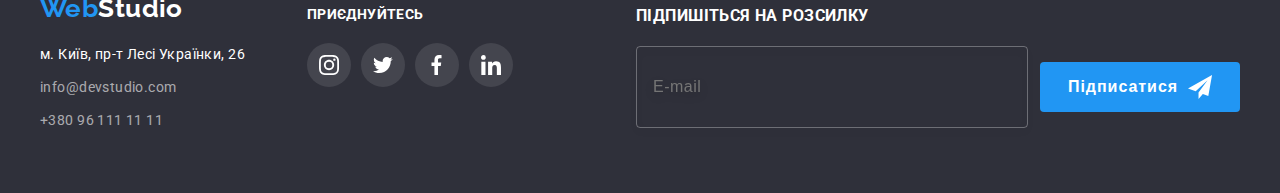
==== commit 97662884: "final commit" ====
--- a/portfolio.html
+++ b/portfolio.html
@@ -67,7 +67,7 @@
           <div class="mobile-menu-top">
             <ul class="mobile-menu__list">
               <li class="mobile-menu__item"><a href="./index.html" class="mobile-menu__link">Студія</a></li>
-              <li class="mobile-menu__item"><a href="./portfolio.html" class="mobile-menu__link">Портфоліо</a></li>
+              <li class="mobile-menu__item"><a href="./portfolio.html" class="mobile-menu__link mobile-menu__link-current">Портфоліо</a></li>
               <li class="mobile-menu__item"><a href="#" class="mobile-menu__link">Контакти</a></li>
             </ul>
           </div>
--- a/css/main.min.css
+++ b/css/main.min.css
@@ -1 +1 @@
-:root{--font-headers: "Raleway";--first-background-color: #ffffff;--second-background-color: #F5F4FA;--color-accent: #2196F3;--color-accent2: #188CE8;--color-primary-dark: #212121;--color-primary-middle: #757575;--color-light: #ffffff;--hero-gradient: linear-gradient(rgba(47, 48, 58, 0.4), rgba(47, 48, 58, 0.4));--t-transition: cubic-bezier(0.4, 0, 0.2, 1);--t-duration: 250ms}body{background-color:var(--first-background-color);font-family:"Roboto",sans-serif;font-weight:400;font-size:14px;letter-spacing:.03em;color:var(--color-primary-dark);margin:0;padding:0}h1,h2,h3,p{margin:0;padding:0}ul{list-style:none;padding:0;margin:0}.hide{border:0;clip:rect(1px, 1px, 1px, 1px);-webkit-clip-path:inset(50%);clip-path:inset(50%);height:1px;margin:-1px;overflow:hidden;padding:0;position:absolute;width:1px}.container{width:100%;padding:0 15px;margin:0 auto}@media screen and (min-width: 480px){.container{max-width:480px}}@media screen and (min-width: 768px){.container{max-width:768px}}@media screen and (min-width: 1200px){.container{max-width:1200px}}.backdrop{position:fixed;top:0;left:0;width:100%;height:100%;background-color:rgba(0,0,0,.2);transition:opacity var(--t-duration) var(--t-transition)}.backdrop.is-hidden{opacity:0;pointer-events:none}.modal{position:absolute;z-index:1;top:50%;left:50%;transform:translate(-50%, -50%);width:calc(100% - 30px);height:609px;background-color:#fff}@media screen and (min-width: 480px){.modal{width:450px}}@media screen and (min-width: 768px){.modal{width:450px}}@media screen and (min-width: 1200px){.modal{width:528px;height:581px}}.modal-close-button{position:absolute;top:8px;right:8px;width:30px;height:30px;background:#fff;border:1px solid rgba(0,0,0,.1);border-radius:50%;padding:5px;cursor:pointer;color:#000;transition-property:background-color,color;transition-duration:var(--t-duration);transition-timing-function:var(--t-transition);transition-delay:0}.modal-close-button:hover,.modal-close-button:focus{background:var(--color-accent);color:var(--color-light);outline:none}.button-close{display:block;margin:0;fill:currentColor}.logo{font-family:"Raleway",sans-serif;font-weight:700;font-size:24px;line-height:1.1666666667;text-decoration:none;margin-right:93px;padding-top:15px;padding-bottom:15px}@media screen and (min-width: 768px){.logo{margin-right:88px}}@media screen and (min-width: 1200px){.logo{font-weight:700;font-size:26px;line-height:1.1730769231}}.logo-dark-color{color:#000}.logo-white-color{color:#fff}.logo-accent{color:#2196f3}.section-header{font-weight:700;font-size:36px;line-height:1.166;text-align:center;margin-bottom:50px}.filter-button{font-family:inherit;font-weight:500;font-size:16px;line-height:1.625;background-color:var(--second-background-color);border:0;border-radius:4px;cursor:pointer;padding:6px 22px;min-width:73px;transition-property:background-color,color,box-shadow;transition-duration:var(--t-duration);transition-timing-function:var(--t-transition);transition-delay:0}.filter-button:hover,.filter-button:focus,.filter-button:active{background-color:var(--color-accent);color:var(--color-light);box-shadow:0px 3px 1px rgba(0,0,0,.1),0px 1px 2px rgba(0,0,0,.08),0px 2px 2px rgba(0,0,0,.12)}.soc-net{display:flex;justify-content:center;gap:10px}.soc-net__item{width:44px;height:44px}.soc-net__link{width:100%;height:100%;background-color:var(--first-background-color);border-radius:50%;cursor:pointer;display:flex;align-items:center;justify-content:center;color:#afb1b8;transition-property:background-color,color;transition-duration:var(--t-duration);transition-timing-function:var(--t-transition);transition-delay:0}.soc-net__link:hover,.soc-net__link:focus{background-color:var(--color-accent);color:var(--color-light)}.soc-net__icon{fill:currentColor}.header-bloque{border:#ececec solid;border-width:0 0 1px 0;max-width:1600px;margin:0 auto}.header{display:flex;align-items:center}.header-nav{font-weight:500;line-height:1.143;letter-spacing:.02em;display:flex;margin:0 auto;gap:50px;display:none}@media screen and (min-width: 768px){.header-nav{display:flex}}.header__item{padding:16px 0}@media screen and (min-width: 768px){.header__item{padding:26px 0}}@media screen and (min-width: 1200px){.header__item{padding-top:24px;padding-bottom:25px}}.header__item--contacts{margin-left:auto;margin-right:0;padding:0}.contacts{padding:0}@media screen and (min-width: 768px){.contacts{flex-wrap:wrap;gap:0;font-size:12px}}@media screen and (min-width: 1200px){.contacts{flex-wrap:nowrap;font-size:14px}}.header-nav-link{color:var(--color-primary-dark);text-decoration:none;padding-top:16px;padding-bottom:32px;transition:color var(--t-duration) var(--t-transition)}.header-nav-link:hover,.header-nav-link:focus{color:var(--color-accent)}.header-current-link{position:relative;color:var(--color-accent)}.header-current-link::after{content:"";display:block;width:100%;height:4px;border-radius:2px;background-color:var(--color-accent);position:absolute;bottom:0;transform:scaleX(1.1)}.header-icon-contact{margin-right:10px;fill:currentColor}.header-contacts-link{color:var(--color-primary-middle);text-decoration:none;display:flex;align-items:center;transition:color var(--t-duration) var(--t-transition)}@media screen and (min-width: 768px){.header-contacts-link{padding:5px 0;margin-left:90px}}@media screen and (min-width: 1200px){.header-contacts-link{padding:16px 0}}.header-contacts-link:hover,.header-contacts-link:focus{color:var(--color-accent)}.mobile-menu{position:fixed;top:0;z-index:1;width:100vw;height:100vh;padding:48px 40px;background-color:#fff}.mobile-menu>.container{width:480px;height:100%;display:flex;flex-direction:column;justify-content:space-between;overflow:auto}@media screen and (min-width: 768px){.mobile-menu{display:none}}.mobile-menu.is-hidden{opacity:0;pointer-events:none}.mobile-menu-open{border:0;background-color:rgba(0,0,0,0);fill:var(--color-primary-dark);cursor:pointer;transition:fill var(--t-duration) var(--t-transition)}@media screen and (min-width: 768px){.mobile-menu-open{display:none}}.mobile-menu-open:hover,.mobile-menu-open:focus{fill:var(--color-accent)}.mobile-menu-close{position:absolute;top:10px;right:15px;border:0;background-color:rgba(0,0,0,0);fill:var(--color-primary-dark);cursor:pointer;transition:fill var(--t-duration) var(--t-transition)}.mobile-menu-close:hover,.mobile-menu-close:focus{fill:var(--color-accent)}.mobile-menu__item:not(:last-child){margin-bottom:32px}.mobile-menu__link{font-weight:500;font-size:40px;line-height:1.175;letter-spacing:.02em;color:var(--color-primary-dark);text-decoration:none;transition:color var(--t-duration) var(--t-transition)}.mobile-menu__link:hover,.mobile-menu__link:focus{color:var(--color-accent)}.mobile-menu-phone__item{margin-bottom:32px}.mobile-menu-email__item{margin-bottom:64px}.mobile-menu-phone__link{font-weight:500;font-size:34px;line-height:1.1717647059;letter-spacing:.02em;color:var(--color-primary-middle);text-decoration:none;cursor:pointer;transition:color var(--t-duration) var(--t-transition)}.mobile-menu-phone__link:hover,.mobile-menu-phone__link:focus{color:var(--color-accent)}.mobile-menu-email__link{font-weight:500;font-size:24px;line-height:1.1666666667;letter-spacing:.02em;color:var(--color-primary-middle);text-decoration:none;cursor:pointer;transition:color var(--t-duration) var(--t-transition)}.mobile-menu-email__link:hover,.mobile-menu-email__link:focus{color:var(--color-accent)}.mobile-menu-soc{display:flex;gap:20px}.mobile-menu-soc{position:relative}.mobile-menu-soc__item:not(:last-child)::after{content:"";width:1px;height:22px;background-color:rgba(33,33,33,.2);position:absolute;transform:translateX(10px)}.mobile-menu-soc__link{font-weight:500;font-size:18px;line-height:1.2222222222;letter-spacing:.02em;text-decoration:none;cursor:pointer;color:var(--color-primary-dark);transition:color var(--t-duration) var(--t-transition)}.mobile-menu-soc__link:hover,.mobile-menu-soc__link:focus{color:var(--color-accent)}.main-signup-form{padding:40px;width:100%}.main-signup-formfield{position:relative}.main-signup-label{font-size:12px;line-height:1.167;letter-spacing:.01em;color:var(--color-primary-middle)}.main-signup-icon{position:absolute;top:50%;left:12px;fill:var(--color-primary-dark);display:inline-block;width:18px;height:18px;transition:fill var(--t-duration) var(--t-transition)}.main-signup-inputs:focus+.main-signup-icon{fill:var(--color-accent)}.main-signup-inputs{display:block;width:100%;height:40px;box-sizing:border-box;font-size:14px;outline:none;border:1px solid rgba(33,33,33,.2);border-radius:4px;margin-top:4px;margin-bottom:10px;padding:12px 12px 12px 42px;transition:border var(--t-duration) var(--t-transition)}.main-signup-inputs:focus{border:1px solid var(--color-accent)}.main-signup-header{font-weight:700;font-size:20px;line-height:1.15;letter-spacing:.03em;text-align:center;display:block;margin:0 auto 12px auto}.main-signup-textarea{width:100%;height:120px;margin-top:4px;margin-bottom:20px;font-size:14px;border:1px solid rgba(33,33,33,.2);border-radius:4px;padding:12px 16px;resize:none}.main-signup-textarea:focus{border:1px solid var(--color-accent);outline:none}.main-signup-confirm{display:inline-flex;align-items:center;font-size:12px;line-height:1.1666666667;letter-spacing:.03em;color:var(--color-primary-middle);margin-left:13px}.main-signup-link{color:var(--color-accent);margin-left:5px}.main-signup-link:active{color:var(--color-accent2)}.main-signup-checkbox{-webkit-appearance:none;-moz-appearance:none;appearance:none;position:absolute}.main-signup-checkbox-icon{width:16px;height:15px;display:flex;align-items:center;justify-content:center;border:1px solid var(--color-primary-dark);border-radius:2px;margin-right:7px;transition:border-color var(--t-duration) var(--t-transition),background-color var(--t-duration) var(--t-transition)}.main-signup-checkbox:checked+.main-signup-checkbox-icon{background-color:var(--color-accent);border-color:var(--color-accent)}.main-signup-button{box-sizing:border-box;width:200px;height:50px;background-color:var(--color-accent);border-radius:4px;border:0;color:var(--color-light);display:block;margin:30px auto 0 auto;cursor:pointer;font-weight:700;font-size:16px;line-height:1.875;letter-spacing:.06em;transition:background-color var(--t-duration) var(--t-transition),box-shadow var(--t-duration) var(--t-transition)}.main-signup-button:hover,.main-signup-button:focus{background-color:var(--color-accent2);box-shadow:0px 4px 4px rgba(0,0,0,.15)}.hero__container{padding:118px 60px;background-color:#c4c4c4;background-repeat:no-repeat;background-position:center;background-size:cover;background-image:var(--hero-gradient),url("../images/webstudio-background_mobile.jpg")}@media(min-device-pixel-ratio: 2),(-webkit-min-device-pixel-ratio: 2),(min-resolution: 192dpi),(min-resolution: 2dppx){.hero__container{background-image:var(--hero-gradient),url("../images/webstudio-background_mobile_2x.jpg")}}@media screen and (min-width: 480px){.hero__container{background-image:var(--hero-gradient),url("../images/webstudio-background_tablett.jpg")}}@media screen and (min-width: 480px)and (min-device-pixel-ratio: 2),screen and (min-width: 480px)and (-webkit-min-device-pixel-ratio: 2),screen and (min-width: 480px)and (min-resolution: 192dpi),screen and (min-width: 480px)and (min-resolution: 2dppx){.hero__container{background-image:var(--hero-gradient),url("../images/webstudio-background_tablett_2x.jpg")}}@media screen and (min-width: 768px){.hero__container{max-width:1200px;background-image:var(--hero-gradient),url("../images/webstudio-background.jpg");padding:118px 0}}@media screen and (min-width: 768px)and (min-device-pixel-ratio: 2),screen and (min-width: 768px)and (-webkit-min-device-pixel-ratio: 2),screen and (min-width: 768px)and (min-resolution: 192dpi),screen and (min-width: 768px)and (min-resolution: 2dppx){.hero__container{background-image:var(--hero-gradient),url("../images/webstudio-background_2x.jpg")}}@media screen and (min-width: 1200px){.hero__container{max-width:1600px;padding:200px 0}}.hero__title{width:100%;font-weight:900;font-size:26px;line-height:1.6153846154;letter-spacing:.06em;text-align:center;text-transform:uppercase;color:var(--color-light);margin:0 auto 30px auto}@media screen and (min-width: 768px){.hero__title{width:360px}}@media screen and (min-width: 1200px){.hero__title{width:696px;font-weight:900;font-size:44px;line-height:1.3636363636;letter-spacing:.06em}}.hero__button{font-family:inherit;font-weight:700;font-size:16px;line-height:1.875;letter-spacing:.06em;align-items:center;text-align:center;color:var(--color-light);cursor:pointer;border:0;background-color:var(--color-accent);box-shadow:0px 4px 4px rgba(0,0,0,.15);border-radius:4px;padding:10px 32px;display:block;margin:0 auto;transition:background-color var(--t-duration) var(--t-transition)}.hero__button:hover{background-color:var(--color-accent2)}.benefit{padding:60px 0}@media screen and (min-width: 1200px){.benefit{padding:94px 0}}.benefit__list{display:flex;flex-wrap:wrap;gap:30px}.benefit__item{width:100%}@media screen and (min-width: 768px){.benefit__item{width:354px}}@media screen and (min-width: 1200px){.benefit__item{width:270px}}.benefit__icon{width:100%;height:120px;display:flex;align-items:center;justify-content:center;background-color:#f5f4fa;border-radius:4px}.benefit__name{font-weight:700;line-height:1.143;text-transform:uppercase;margin-top:30px;margin-bottom:10px}.benefit__detail{line-height:1.714;color:var(--color-primary-middle)}.tasks{display:none}@media screen and (min-width: 1200px){.tasks{padding-bottom:94px;display:block}}.tasks__list{display:flex;justify-content:center;gap:30px}.tasks__detail{position:relative;width:370px;height:294px}.tasks__label{background-color:rgba(47,48,58,.8);color:var(--color-light);font-weight:700;position:absolute;width:100%;height:70px;bottom:0;left:0;display:flex;align-items:center;justify-content:center;text-transform:uppercase}.staff{background-color:var(--second-background-color);padding:60px 0}@media screen and (min-width: 1200px){.staff{padding:94px 0}}.staff-list{display:flex;flex-wrap:wrap;gap:30px}.staff-list__item{background-color:var(--first-background-color);box-shadow:0px 1px 3px rgba(0,0,0,.12),0px 1px 1px rgba(0,0,0,.14),0px 2px 1px rgba(0,0,0,.2);border-radius:0px 0px 4px 4px;width:100%}@media screen and (min-width: 768px){.staff-list__item{width:354px}}@media screen and (min-width: 1200px){.staff-list__item{width:270px}}.staff-list__image{display:block;max-width:100%;height:auto}.staff-list__card{padding-top:30px;padding-bottom:30px}.staff-list__name{font-weight:500;font-size:16px;line-height:1.187;text-align:center;margin-bottom:10px}.staff-list__jobtitle{font-size:16px;line-height:1.187;text-align:center;margin-bottom:16px;color:var(--color-primary-middle)}.clients{padding:60px 0}@media screen and (min-width: 1200px){.clients{padding:94px 0}}.client-list{display:flex;flex-wrap:wrap;gap:30px;align-items:center;justify-content:center}.client-list__item{width:calc((100% - 30px)/2);height:92px}@media screen and (min-width: 768px){.client-list__item{width:calc((100% - 60px)/3)}}@media screen and (min-width: 1200px){.client-list__item{width:calc((100% - 150px)/6)}}.client-list__link{width:100%;height:100%;background-color:var(--first-background-color);border:1px solid #afb1b8;border-radius:4px;cursor:pointer;display:flex;align-items:center;justify-content:center;color:#afb1b8;transition-property:border-color,color;transition-duration:var(--t-duration);transition-timing-function:var(--t-transition);transition-delay:0}.client-list__link:hover,.client-list__link:focus{border-color:var(--color-accent);color:var(--color-accent)}.client-list__logo{fill:currentColor}.filter-buttons{display:flex;flex-wrap:wrap;justify-content:flex-start;gap:8px;padding-top:60px;padding-bottom:40px}@media screen and (min-width: 768px){.filter-buttons{justify-content:center;padding-top:60px;padding-bottom:30px}}@media screen and (min-width: 1200px){.filter-buttons{padding-top:94px;padding-bottom:48px}}.portfolio-list{display:flex;flex-wrap:wrap;gap:30px}.portfolio-card{width:100%;transition:filter var(--t-duration) var(--t-transition)}@media screen and (min-width: 768px){.portfolio-card{width:354px}}@media screen and (min-width: 1200px){.portfolio-card{width:270px}}.portfolio-card-popup{position:relative;overflow:hidden}.portfolio-card-label{background-color:rgba(33,150,243,.9);color:var(--color-light);position:absolute;width:100%;height:294px;bottom:0;left:0;display:flex;align-items:center;padding-left:24px;padding-right:24px;font-size:18px;line-height:1.556;letter-spacing:.03em;transform:translateY(101%);transition:transform var(--t-duration) var(--t-transition)}.portfolio-list-link:hover .portfolio-card-label,.portfolio-list-link:focus .portfolio-card-label{transform:translateY(0)}.portfolio-list-link{color:var(--color-primary-dark);text-decoration:none;transition:filter var(--t-duration) var(--t-transition)}.portfolio-list-link:hover,.portfolio-list-link:focus{filter:drop-shadow(0px 4px 4px rgba(0, 0, 0, 0.25));cursor:pointer}.portfolio-project-card{padding:20px 24px;background-color:var(--first-background-color);border:#eee solid;border-width:0 1px 1px 1px}.portfolio-project-name{font-weight:700;font-size:18px;line-height:2;letter-spacing:.06em}.portfolio-project-type{font-size:16px;line-height:1.875;color:var(--color-primary-middle)}.footer{background-color:#2f303a;padding:60px 15px}.footer__container{display:block}@media screen and (min-width: 768px){.footer__container{display:flex;flex-wrap:wrap}}.address-bloque{margin-top:20px}.footer-logo{margin-right:0;padding:0}.footer-contact{margin:0 auto;text-align:center}@media screen and (min-width: 1200px){.footer-contact{margin:0;text-align:left}}.footer-social-bloque{display:block;margin:0 auto;text-align:center;padding-top:60px}@media screen and (min-width: 768px){.footer-social-bloque{padding-top:5px}}@media screen and (min-width: 1200px){.footer-social-bloque{text-align:left;padding-top:12px}}.footer-link{font-style:normal;line-height:1.714;color:var(--color-light);text-decoration:none;transition:color var(--t-duration) var(--t-transition)}.footer-link:hover{color:var(--color-accent)}.footer-opaque{color:rgba(255,255,255,.6)}.footer-detail{display:flex;justify-content:center;margin-bottom:8px}@media screen and (min-width: 1200px){.footer-detail{justify-content:flex-start}}@media screen and (min-width: 1200px){.footer-detail{margin-bottom:9px}}.footer-detail:last-child{margin-bottom:0}.footer-header-white{color:var(--color-light);padding-bottom:20px;font-weight:700;font-size:14px;line-height:1.333;letter-spacing:.03em;text-transform:uppercase}.footer-social{background-color:rgba(255,255,255,.1);color:var(--color-light)}.footer-mail-container{margin:0 auto;text-align:center;padding-top:60px;padding-bottom:0}@media screen and (min-width: 1200px){.footer-mail-container{text-align:left;padding-top:12px;margin-right:0}}.footer-email-label{font-weight:700;font-size:14px;line-height:1.333;letter-spacing:.03em;text-transform:uppercase;color:var(--color-light)}.footer-signup-form{padding-top:20px}@media screen and (min-width: 1200px){.footer-signup-form{display:flex;align-items:center}}.footer-signup-field{border:1px solid rgba(255,255,255,.3);border-radius:4px;filter:drop-shadow(0px 4px 4px rgba(0, 0, 0, 0.15));background-color:rgba(0,0,0,0);width:100%;height:50px;padding:15px 16px;margin-bottom:20px;font-weight:400;font-size:16px;line-height:1.25;letter-spacing:.03em;color:rgba(255,255,255,.6);transition:border-color var(--t-duration) var(--t-transition)}@media screen and (min-width: 768px){.footer-signup-field{width:450px}}@media screen and (min-width: 1200px){.footer-signup-field{width:358px;margin-bottom:0;margin-right:12px}}.footer-signup-field:focus{border-color:var(--color-accent);outline:none}.footer-signup-button{display:flex;align-items:center;width:200px;height:50px;margin:0 auto;padding:10px 28px;background-color:var(--color-accent);color:var(--color-light);border-radius:4px;border:0;font-weight:700;font-size:16px;line-height:1.875;letter-spacing:.06em;cursor:pointer;transition:background-color var(--t-duration) var(--t-transition),box-shadow var(--t-duration) var(--t-transition)}.footer-signup-button::after{content:"";width:24px;height:24px;margin-left:10px;background-image:url(../images/icon-send.svg)}.footer-signup-button:focus,.footer-signup-button:hover,.footer-signup-button:active{background-color:var(--color-accent2);box-shadow:0px 4px 4px rgba(0,0,0,.15)}/*# sourceMappingURL=main.min.css.map */+:root{--font-headers: "Raleway";--first-background-color: #ffffff;--second-background-color: #F5F4FA;--color-accent: #2196F3;--color-accent2: #188CE8;--color-primary-dark: #212121;--color-primary-middle: #757575;--color-light: #ffffff;--hero-gradient: linear-gradient(rgba(47, 48, 58, 0.4), rgba(47, 48, 58, 0.4));--t-transition: cubic-bezier(0.4, 0, 0.2, 1);--t-duration: 250ms}body{background-color:var(--first-background-color);font-family:"Roboto",sans-serif;font-weight:400;font-size:14px;letter-spacing:.03em;color:var(--color-primary-dark);margin:0;padding:0}h1,h2,h3,p{margin:0;padding:0}ul{list-style:none;padding:0;margin:0}.no-scroll{overflow:hidden}.hide{border:0;clip:rect(1px, 1px, 1px, 1px);-webkit-clip-path:inset(50%);clip-path:inset(50%);height:1px;margin:-1px;overflow:hidden;padding:0;position:absolute;width:1px}.container{width:100%;padding:0 15px;margin:0 auto}@media screen and (min-width: 480px){.container{max-width:480px}}@media screen and (min-width: 768px){.container{max-width:768px}}@media screen and (min-width: 1200px){.container{max-width:1200px}}.backdrop{position:fixed;top:0;left:0;width:100%;height:100%;background-color:rgba(0,0,0,.2);transition:opacity var(--t-duration) var(--t-transition)}.backdrop.is-hidden{opacity:0;pointer-events:none}.modal{position:absolute;z-index:1;top:50%;left:50%;transform:translate(-50%, -50%);width:calc(100% - 30px);height:609px;background-color:#fff}@media screen and (min-width: 480px){.modal{width:450px}}@media screen and (min-width: 768px){.modal{width:450px}}@media screen and (min-width: 1200px){.modal{width:528px;height:581px}}.modal-close-button{position:absolute;top:8px;right:8px;width:30px;height:30px;background:#fff;border:1px solid rgba(0,0,0,.1);border-radius:50%;padding:5px;cursor:pointer;color:#000;transition-property:background-color,color;transition-duration:var(--t-duration);transition-timing-function:var(--t-transition);transition-delay:0}.modal-close-button:hover,.modal-close-button:focus{background:var(--color-accent);color:var(--color-light);outline:none}.button-close{display:block;margin:0;fill:currentColor}.logo{font-family:"Raleway",sans-serif;font-weight:700;font-size:24px;line-height:1.1666666667;text-decoration:none;margin-right:93px;padding-top:15px;padding-bottom:15px}@media screen and (min-width: 768px){.logo{margin-right:88px}}@media screen and (min-width: 1200px){.logo{font-weight:700;font-size:26px;line-height:1.1730769231}}.logo-dark-color{color:#000}.logo-white-color{color:#fff}.logo-accent{color:#2196f3}.section-header{font-weight:700;font-size:36px;line-height:1.166;text-align:center;margin-bottom:50px}.filter-button{font-family:inherit;font-weight:500;font-size:16px;line-height:1.625;background-color:var(--second-background-color);border:0;border-radius:4px;cursor:pointer;padding:6px 22px;min-width:73px;transition-property:background-color,color,box-shadow;transition-duration:var(--t-duration);transition-timing-function:var(--t-transition);transition-delay:0}.filter-button:hover,.filter-button:focus,.filter-button:active{background-color:var(--color-accent);color:var(--color-light);box-shadow:0px 3px 1px rgba(0,0,0,.1),0px 1px 2px rgba(0,0,0,.08),0px 2px 2px rgba(0,0,0,.12)}.soc-net{display:flex;justify-content:center;gap:10px}.soc-net__item{width:44px;height:44px}.soc-net__link{width:100%;height:100%;background-color:var(--first-background-color);border-radius:50%;cursor:pointer;display:flex;align-items:center;justify-content:center;color:#afb1b8;transition-property:background-color,color;transition-duration:var(--t-duration);transition-timing-function:var(--t-transition);transition-delay:0}.soc-net__link:hover,.soc-net__link:focus{background-color:var(--color-accent);color:var(--color-light)}.soc-net__icon{fill:currentColor}.header-bloque{border:#ececec solid;border-width:0 0 1px 0;max-width:1600px;margin:0 auto}.header{display:flex;align-items:center}.header-nav{font-weight:500;line-height:1.143;letter-spacing:.02em;display:flex;margin:0 auto;gap:50px;display:none}@media screen and (min-width: 768px){.header-nav{display:flex}}.header__item{padding:16px 0}@media screen and (min-width: 768px){.header__item{padding:26px 0}}@media screen and (min-width: 1200px){.header__item{padding-top:24px;padding-bottom:25px}}.header__item--contacts{margin-left:auto;margin-right:0;padding:0}.contacts{padding:0}@media screen and (min-width: 768px){.contacts{flex-wrap:wrap;gap:0;font-size:12px;margin-left:90px}}@media screen and (min-width: 1200px){.contacts{flex-wrap:nowrap;font-size:14px;gap:40px;margin-left:0}}.header-nav-link{color:var(--color-primary-dark);text-decoration:none;padding-top:16px;padding-bottom:32px;transition:color var(--t-duration) var(--t-transition)}.header-nav-link:hover,.header-nav-link:focus{color:var(--color-accent)}.header-current-link{position:relative;color:var(--color-accent)}.header-current-link::after{content:"";display:block;width:100%;height:4px;border-radius:2px;background-color:var(--color-accent);position:absolute;bottom:0;transform:scaleX(1.1)}.header-icon-contact{margin-right:10px;fill:currentColor}.header-contacts-link{color:var(--color-primary-middle);text-decoration:none;display:flex;align-items:center;transition:color var(--t-duration) var(--t-transition)}@media screen and (min-width: 768px){.header-contacts-link{padding:5px 0}}@media screen and (min-width: 1200px){.header-contacts-link{padding:16px 0}}.header-contacts-link:hover,.header-contacts-link:focus{color:var(--color-accent)}.mobile-menu{position:fixed;top:0;z-index:1;width:100vw;height:100vh;padding:48px 40px;background-color:#fff}.mobile-menu>.container{width:480px;height:100%;display:flex;flex-direction:column;justify-content:space-between;overflow:auto}@media screen and (min-width: 768px){.mobile-menu{display:none}}.mobile-menu.is-hidden{opacity:0;pointer-events:none}.mobile-menu-open{border:0;background-color:rgba(0,0,0,0);fill:var(--color-primary-dark);cursor:pointer;transition:fill var(--t-duration) var(--t-transition)}@media screen and (min-width: 768px){.mobile-menu-open{display:none}}.mobile-menu-open:hover,.mobile-menu-open:focus{fill:var(--color-accent)}.mobile-menu-close{position:absolute;top:10px;right:15px;border:0;background-color:rgba(0,0,0,0);fill:var(--color-primary-dark);cursor:pointer;transition:fill var(--t-duration) var(--t-transition)}.mobile-menu-close:hover,.mobile-menu-close:focus{fill:var(--color-accent)}.mobile-menu__item:not(:last-child){margin-bottom:32px}.mobile-menu__link{font-weight:500;font-size:40px;line-height:1.175;letter-spacing:.02em;color:var(--color-primary-dark);text-decoration:none}.mobile-menu__link-current{color:var(--color-accent)}.mobile-menu-phone__item{margin-bottom:32px}.mobile-menu-email__item{margin-bottom:64px}.mobile-menu-phone__link{font-weight:500;font-size:34px;line-height:1.1717647059;letter-spacing:.02em;color:var(--color-accent);text-decoration:none;cursor:pointer;transition:color var(--t-duration) var(--t-transition)}.mobile-menu-phone__link:hover,.mobile-menu-phone__link:focus{color:var(--color-primary-middle)}.mobile-menu-email__link{font-weight:500;font-size:24px;line-height:1.1666666667;letter-spacing:.02em;color:var(--color-primary-middle);text-decoration:none;cursor:pointer;transition:color var(--t-duration) var(--t-transition)}.mobile-menu-email__link:hover,.mobile-menu-email__link:focus{color:var(--color-accent)}.mobile-menu-soc{display:flex;gap:20px}.mobile-menu-soc{position:relative}.mobile-menu-soc__item:not(:last-child)::after{content:"";width:1px;height:22px;background-color:rgba(33,33,33,.2);position:absolute;transform:translateX(10px)}.mobile-menu-soc__link{font-weight:500;font-size:18px;line-height:1.2222222222;letter-spacing:.02em;text-decoration:none;cursor:pointer;color:var(--color-accent)}.main-signup-form{padding:40px;width:100%}.main-signup-formfield{position:relative}.main-signup-label{font-size:12px;line-height:1.167;letter-spacing:.01em;color:var(--color-primary-middle)}.main-signup-icon{position:absolute;top:50%;left:12px;fill:var(--color-primary-dark);display:inline-block;width:18px;height:18px;transition:fill var(--t-duration) var(--t-transition)}.main-signup-inputs:focus+.main-signup-icon{fill:var(--color-accent)}.main-signup-inputs{display:block;width:100%;height:40px;box-sizing:border-box;font-size:14px;outline:none;border:1px solid rgba(33,33,33,.2);border-radius:4px;margin-top:4px;margin-bottom:10px;padding:12px 12px 12px 42px;transition:border var(--t-duration) var(--t-transition)}.main-signup-inputs:focus{border:1px solid var(--color-accent)}.main-signup-header{font-weight:700;font-size:20px;line-height:1.15;letter-spacing:.03em;text-align:center;display:block;margin:0 auto 12px auto}.main-signup-textarea{width:100%;height:120px;margin-top:4px;margin-bottom:20px;font-size:14px;border:1px solid rgba(33,33,33,.2);border-radius:4px;padding:12px 16px;resize:none}.main-signup-textarea:focus{border:1px solid var(--color-accent);outline:none}.main-signup-confirm{display:inline-flex;align-items:center;font-size:12px;line-height:1.1666666667;letter-spacing:.03em;color:var(--color-primary-middle);margin-left:13px}.main-signup-link{color:var(--color-accent);margin-left:5px}.main-signup-link:active{color:var(--color-accent2)}.main-signup-checkbox{-webkit-appearance:none;-moz-appearance:none;appearance:none;position:absolute}.main-signup-checkbox-icon{width:16px;height:15px;display:flex;align-items:center;justify-content:center;border:1px solid var(--color-primary-dark);border-radius:2px;margin-right:7px;transition:border-color var(--t-duration) var(--t-transition),background-color var(--t-duration) var(--t-transition)}.main-signup-checkbox:checked+.main-signup-checkbox-icon{background-color:var(--color-accent);border-color:var(--color-accent)}.main-signup-button{box-sizing:border-box;width:200px;height:50px;background-color:var(--color-accent);border-radius:4px;border:0;color:var(--color-light);display:block;margin:30px auto 0 auto;cursor:pointer;font-weight:700;font-size:16px;line-height:1.875;letter-spacing:.06em;transition:background-color var(--t-duration) var(--t-transition),box-shadow var(--t-duration) var(--t-transition)}.main-signup-button:hover,.main-signup-button:focus{background-color:var(--color-accent2);box-shadow:0px 4px 4px rgba(0,0,0,.15)}.hero{padding:118px 0;background-color:#c4c4c4;background-repeat:no-repeat;background-position:center;background-size:cover;background-image:var(--hero-gradient),url("../images/webstudio-background_mobile.jpg")}@media(min-device-pixel-ratio: 2),(-webkit-min-device-pixel-ratio: 2),(min-resolution: 192dpi),(min-resolution: 2dppx){.hero{background-image:var(--hero-gradient),url("../images/webstudio-background_mobile_2x.jpg")}}@media screen and (min-width: 480px){.hero{background-image:var(--hero-gradient),url("../images/webstudio-background_tablett.jpg")}}@media screen and (min-width: 480px)and (min-device-pixel-ratio: 2),screen and (min-width: 480px)and (-webkit-min-device-pixel-ratio: 2),screen and (min-width: 480px)and (min-resolution: 192dpi),screen and (min-width: 480px)and (min-resolution: 2dppx){.hero{background-image:var(--hero-gradient),url("../images/webstudio-background_tablett_2x.jpg")}}@media screen and (min-width: 768px){.hero{max-width:1200px;background-image:var(--hero-gradient),url("../images/webstudio-background.jpg");padding:118px 0}}@media screen and (min-width: 768px)and (min-device-pixel-ratio: 2),screen and (min-width: 768px)and (-webkit-min-device-pixel-ratio: 2),screen and (min-width: 768px)and (min-resolution: 192dpi),screen and (min-width: 768px)and (min-resolution: 2dppx){.hero{background-image:var(--hero-gradient),url("../images/webstudio-background_2x.jpg")}}@media screen and (min-width: 1200px){.hero{max-width:1600px;padding:200px 0}}.hero__title{width:100%;font-weight:900;font-size:26px;line-height:1.6153846154;letter-spacing:.06em;text-align:center;text-transform:uppercase;color:var(--color-light);margin:0 auto 30px auto}@media screen and (min-width: 768px){.hero__title{width:360px}}@media screen and (min-width: 1200px){.hero__title{width:696px;font-weight:900;font-size:44px;line-height:1.3636363636;letter-spacing:.06em}}.hero__button{font-family:inherit;font-weight:700;font-size:16px;line-height:1.875;letter-spacing:.06em;align-items:center;text-align:center;color:var(--color-light);cursor:pointer;border:0;background-color:var(--color-accent);box-shadow:0px 4px 4px rgba(0,0,0,.15);border-radius:4px;padding:10px 24px;display:block;margin:0 auto;transition:background-color var(--t-duration) var(--t-transition)}@media screen and (min-width: 1200px){.hero__button{padding:10px 32px}}.hero__button:hover{background-color:var(--color-accent2)}.benefit{padding:60px 0}@media screen and (min-width: 1200px){.benefit{padding:94px 0}}.benefit__list{display:flex;flex-wrap:wrap;gap:30px}.benefit__item{width:100%}@media screen and (min-width: 768px){.benefit__item{width:354px}}@media screen and (min-width: 1200px){.benefit__item{width:270px}}.benefit__icon{width:100%;height:120px;display:flex;align-items:center;justify-content:center;background-color:#f5f4fa;border-radius:4px}.benefit__name{font-weight:700;line-height:1.143;text-transform:uppercase;margin-top:30px;margin-bottom:10px}.benefit__detail{line-height:1.714;color:var(--color-primary-middle)}.tasks{display:none}@media screen and (min-width: 1200px){.tasks{padding-bottom:94px;display:block}}.tasks__list{display:flex;justify-content:center;gap:30px}.tasks__detail{position:relative;width:370px;height:294px}.tasks__label{background-color:rgba(47,48,58,.8);color:var(--color-light);font-weight:700;position:absolute;width:100%;height:70px;bottom:0;left:0;display:flex;align-items:center;justify-content:center;text-transform:uppercase}.staff{background-color:var(--second-background-color);padding:60px 0}@media screen and (min-width: 1200px){.staff{padding:94px 0}}.staff-list{display:flex;flex-wrap:wrap;gap:30px}.staff-list__item{background-color:var(--first-background-color);box-shadow:0px 1px 3px rgba(0,0,0,.12),0px 1px 1px rgba(0,0,0,.14),0px 2px 1px rgba(0,0,0,.2);border-radius:0px 0px 4px 4px;width:100%}@media screen and (min-width: 768px){.staff-list__item{width:354px}}@media screen and (min-width: 1200px){.staff-list__item{width:270px}}.staff-list__image{display:block;max-width:100%;height:auto}.staff-list__card{padding-top:30px;padding-bottom:30px}.staff-list__name{font-weight:500;font-size:16px;line-height:1.187;text-align:center;margin-bottom:10px}.staff-list__jobtitle{font-size:16px;line-height:1.187;text-align:center;margin-bottom:16px;color:var(--color-primary-middle)}.clients{padding:60px 0}@media screen and (min-width: 1200px){.clients{padding:94px 0}}.client-list{display:flex;flex-wrap:wrap;gap:30px;align-items:center;justify-content:center}.client-list__item{width:calc((100% - 30px)/2);height:92px}@media screen and (min-width: 768px){.client-list__item{width:calc((100% - 60px)/3)}}@media screen and (min-width: 1200px){.client-list__item{width:calc((100% - 150px)/6)}}.client-list__link{width:100%;height:100%;background-color:var(--first-background-color);border:1px solid #afb1b8;border-radius:4px;cursor:pointer;display:flex;align-items:center;justify-content:center;color:#afb1b8;transition-property:border-color,color;transition-duration:var(--t-duration);transition-timing-function:var(--t-transition);transition-delay:0}.client-list__link:hover,.client-list__link:focus{border-color:var(--color-accent);color:var(--color-accent)}.client-list__logo{fill:currentColor}.filter-buttons{display:flex;flex-wrap:wrap;justify-content:flex-start;gap:8px;padding-top:60px;padding-bottom:40px}@media screen and (min-width: 768px){.filter-buttons{justify-content:center;padding-top:60px;padding-bottom:30px}}@media screen and (min-width: 1200px){.filter-buttons{padding-top:94px;padding-bottom:48px}}.portfolio-list{display:flex;flex-wrap:wrap;gap:30px}.portfolio-card{width:100%;transition:filter var(--t-duration) var(--t-transition)}@media screen and (min-width: 768px){.portfolio-card{width:354px}}@media screen and (min-width: 1200px){.portfolio-card{width:370px}}.portfolio-card-popup{position:relative;overflow:hidden}.portfolio-card-label{background-color:rgba(33,150,243,.9);color:var(--color-light);position:absolute;width:100%;height:294px;bottom:0;left:0;display:flex;align-items:center;padding-left:24px;padding-right:24px;font-size:18px;line-height:1.556;letter-spacing:.03em;transform:translateY(101%);transition:transform var(--t-duration) var(--t-transition)}.portfolio-list-link:hover .portfolio-card-label,.portfolio-list-link:focus .portfolio-card-label{transform:translateY(0)}.portfolio-list-link{color:var(--color-primary-dark);text-decoration:none;transition:filter var(--t-duration) var(--t-transition)}.portfolio-list-link:hover,.portfolio-list-link:focus{filter:drop-shadow(0px 4px 4px rgba(0, 0, 0, 0.25));cursor:pointer}.portfolio-project-card{padding:20px 24px;background-color:var(--first-background-color);border:#eee solid;border-width:0 1px 1px 1px}.portfolio-project-name{font-weight:700;font-size:18px;line-height:2;letter-spacing:.06em}.portfolio-project-type{font-size:16px;line-height:1.875;color:var(--color-primary-middle)}.footer{background-color:#2f303a;padding:60px 15px}.footer__container{display:block}@media screen and (min-width: 768px){.footer__container{display:flex;flex-wrap:wrap}}.address-bloque{margin-top:20px}.footer-logo{margin-right:0;padding:0}.footer-contact{margin:0 auto;text-align:center}@media screen and (min-width: 1200px){.footer-contact{margin:0;text-align:left}}.footer-social-bloque{display:block;margin:0 auto;text-align:center;padding-top:60px}@media screen and (min-width: 768px){.footer-social-bloque{padding-top:5px}}@media screen and (min-width: 1200px){.footer-social-bloque{text-align:left;padding-top:12px}}.footer-link{font-style:normal;line-height:1.714;color:var(--color-light);text-decoration:none;transition:color var(--t-duration) var(--t-transition)}.footer-link:hover{color:var(--color-accent)}.footer-opaque{color:rgba(255,255,255,.6)}.footer-detail{display:flex;justify-content:center;margin-bottom:8px}@media screen and (min-width: 1200px){.footer-detail{justify-content:flex-start}}@media screen and (min-width: 1200px){.footer-detail{margin-bottom:9px}}.footer-detail:last-child{margin-bottom:0}.footer-header-white{color:var(--color-light);padding-bottom:20px;font-weight:700;font-size:14px;line-height:1.333;letter-spacing:.03em;text-transform:uppercase}.footer-social{background-color:rgba(255,255,255,.1);color:var(--color-light)}.footer-mail-container{margin:0 auto;text-align:center;padding-top:60px;padding-bottom:0}@media screen and (min-width: 1200px){.footer-mail-container{text-align:left;padding-top:12px;margin-right:0}}.footer-email-label{font-weight:700;font-size:14px;line-height:1.333;letter-spacing:.03em;text-transform:uppercase;color:var(--color-light)}.footer-signup-form{padding-top:20px}@media screen and (min-width: 1200px){.footer-signup-form{display:flex;align-items:center}}.footer-signup-field{border:1px solid rgba(255,255,255,.3);border-radius:4px;filter:drop-shadow(0px 4px 4px rgba(0, 0, 0, 0.15));background-color:rgba(0,0,0,0);width:100%;height:50px;padding:15px 16px;margin-bottom:20px;font-weight:400;font-size:16px;line-height:1.25;letter-spacing:.03em;color:rgba(255,255,255,.6);transition:border-color var(--t-duration) var(--t-transition)}@media screen and (min-width: 768px){.footer-signup-field{width:450px}}@media screen and (min-width: 1200px){.footer-signup-field{width:358px;margin-bottom:0;margin-right:12px}}.footer-signup-field:focus{border-color:var(--color-accent);outline:none}.footer-signup-button{display:flex;align-items:center;width:200px;height:50px;margin:0 auto;padding:10px 28px;background-color:var(--color-accent);color:var(--color-light);border-radius:4px;border:0;font-weight:700;font-size:16px;line-height:1.875;letter-spacing:.06em;cursor:pointer;transition:background-color var(--t-duration) var(--t-transition),box-shadow var(--t-duration) var(--t-transition)}.footer-signup-button::after{content:"";width:24px;height:24px;margin-left:10px;background-image:url(../images/icon-send.svg)}.footer-signup-button:focus,.footer-signup-button:hover,.footer-signup-button:active{background-color:var(--color-accent2);box-shadow:0px 4px 4px rgba(0,0,0,.15)}/*# sourceMappingURL=main.min.css.map */